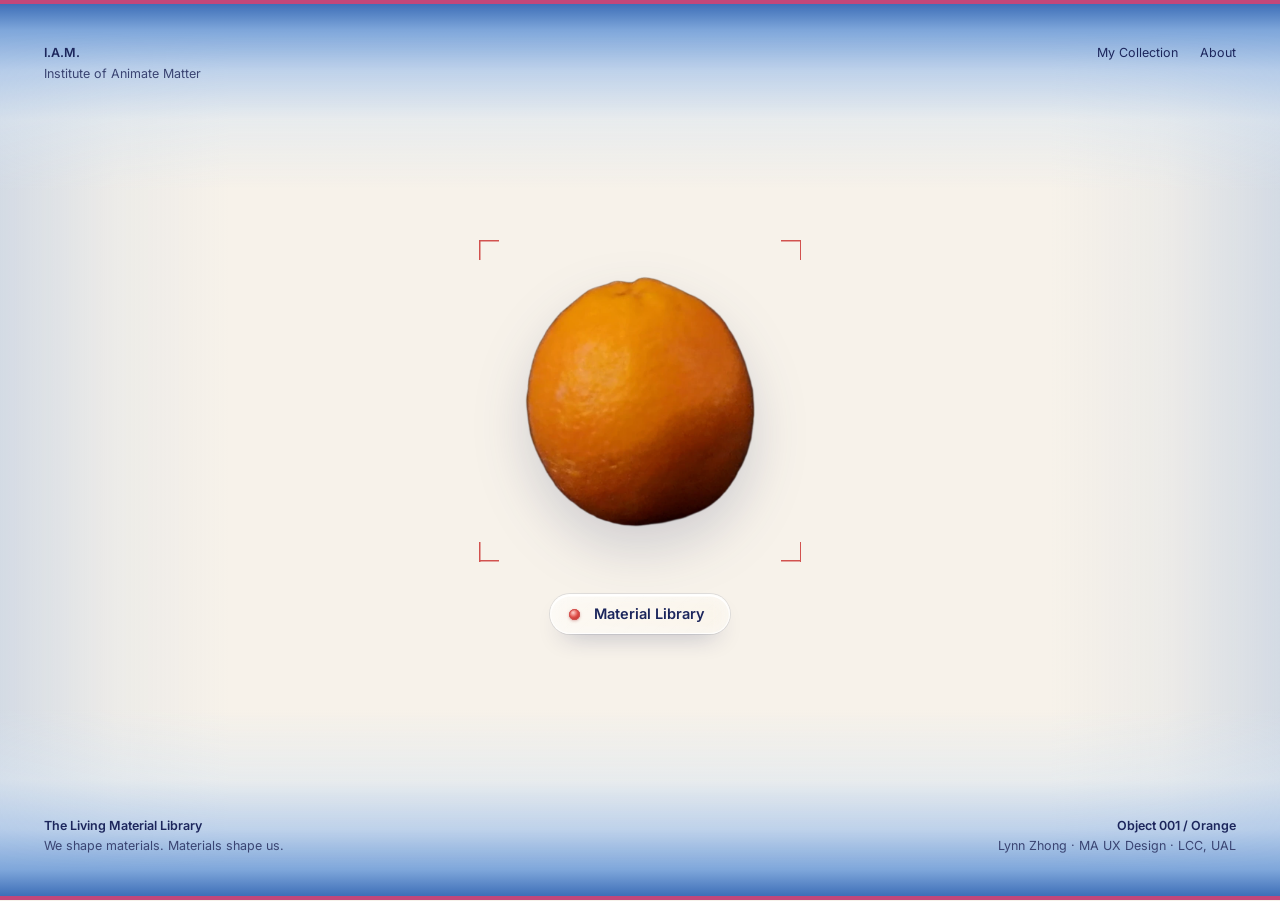
==== index.html @ 769aeb9e "Liquid glass for every remaining control: buttons, filters, booklet panel and tabs, video index Co-A" ====
<!doctype html>
<html lang="en">
<head>
  <meta charset="utf-8">
  <meta name="viewport" content="width=device-width, initial-scale=1, viewport-fit=cover">
  <title>I.A.M. · The Living Material Library</title>
  <meta name="description" content="I.A.M., Institute of Animate Matter. The Living Material Library: one material, many meanings.">
  <meta name="theme-color" content="#F5F3EF">
  <link rel="icon" href="assets/favicon.svg" type="image/svg+xml">
  <link rel="preconnect" href="https://fonts.googleapis.com">
  <link rel="preconnect" href="https://fonts.gstatic.com" crossorigin>
  <link href="https://fonts.googleapis.com/css2?family=Inter:wght@300;400;500;600;700&family=Geist:wght@300;400;500;600;700&family=Source+Code+Pro:wght@400&family=Michroma&display=swap" rel="stylesheet">
  <link rel="stylesheet" href="css/styles.css?v=202611111533">
</head>
<body class="booting">
  <a class="skip" href="#main">Skip to content</a>
  <header class="site-head">
    <a class="brand" href="#/" aria-label="I.A.M. home"><span class="brand-mark">I.A.M.</span><span class="brand-sub mono">Institute of Animate Matter</span></a>
    <nav class="nav mono" aria-label="Main">
      <a href="#/" data-nav="home">Home</a>
      <a href="#/library" data-nav="library">Material Library</a>
      <a href="#/collection" data-nav="collection">My Collection <span class="nav-count" data-col-count hidden></span></a>
    </nav>
  </header>

  <main id="main" tabindex="-1"><p class="narrow mono" role="status">Opening the library…</p></main>
  <p id="live" class="visually-hidden" aria-live="polite"></p>

  <noscript><div class="narrow"><p>The Living Material Library needs JavaScript to open.</p></div></noscript>

  <footer class="site-foot mono">
    <span>I.A.M. · The Living Material Library · One Material. Many Meanings.</span>
    <span><a href="#/about">About &amp; privacy</a> · Lynn Zhong · MA UX Design · LCC, UAL</span>
  </footer>

  <script src="config.js?v=202611111533"></script>
  <script type="module" src="js/app.js?v=202611111533"></script>
</body>
</html>
---- css/styles.css ----
/* I.A.M. The Living Material Library
   Warm white, near black, one oxblood accent. Hairlines, numbers, generous space.
   Light only by design: it is a paper archive. */
:root {
  --bg: #F5F3EF;
  --bg-2: #ECE9E3;
  --paper: #FBFAF7;
  --ink: #171513;
  --ink-2: #4E4943;
  --ink-3: #6F6A63;
  --line: rgba(23, 21, 19, .16);
  --line-2: rgba(23, 21, 19, .08);
  --accent: #6B1D24;
  --accent-soft: rgba(107, 29, 36, .08);
  --glass: rgba(251, 250, 247, .72);
  --f-sans: "Inter", "Geist", "Helvetica Neue", Arial, "PingFang SC", "Microsoft YaHei", "Noto Sans SC", sans-serif;
  --f-mono: var(--f-sans);
  /* only the barely legible code drawn on the booklet photos stays monospaced */
  --f-code: "Source Code Pro", ui-monospace, Menlo, monospace;
  /* quotes and voices: plain light sans (Lynn 10 Nov: the condensed serif was not liked) */
  --f-voice: "Inter", "Geist", "Helvetica Neue", Arial, sans-serif;
  /* display caps, a free stand-in for Bank Gothic in the main elements sheet */
  --f-display: "Michroma", "Eurostile", "Helvetica Neue", Arial, sans-serif;
  --code: #A9A9C8;
  --gut: clamp(16px, 4vw, 48px);
  --max: 1360px;
  --ease: cubic-bezier(.2, .7, .2, 1);
  /* State Booklet print palette: navy line ink, red marks, blue to pink edge glow */
  --navy: #1C265C;
  --red: #D2524F;
  --blue: #5D86C9;
  --pink: #D98AA6;
  --blue-line: rgba(93, 134, 201, .55);
  --edge-glow: inset 0 0 0 1px var(--blue-line), inset 0 0 16px rgba(93, 134, 201, .26), inset 0 0 3px rgba(217, 138, 166, .35);
  color-scheme: light;
}
* { box-sizing: border-box; }
html { -webkit-text-size-adjust: 100%; scroll-padding-top: 80px; }
body { margin: 0; background: var(--bg); color: var(--ink); font: 400 16px/1.55 var(--f-sans); -webkit-font-smoothing: antialiased; overflow-x: hidden; }
body.booting main { opacity: 0; }
img, video, svg { display: block; max-width: 100%; }
a { color: inherit; text-decoration-thickness: 1px; text-underline-offset: 3px; }
button, input, textarea { font: inherit; color: inherit; }
p { margin: 0 0 .9em; }
h1, h2, h3 { font-weight: 400; margin: 0; letter-spacing: -.01em; }
:focus-visible { outline: 2px solid var(--accent); outline-offset: 3px; border-radius: 1px; }
.mono { font-family: var(--f-mono); font-size: 11px; letter-spacing: .06em; text-transform: uppercase; line-height: 1.5; }
.muted { color: var(--ink-3); }
.small { font-size: 13px; }
.visually-hidden { position: absolute !important; width: 1px; height: 1px; overflow: hidden; clip: rect(0 0 0 0); white-space: nowrap; }
.skip { position: absolute; left: 8px; top: -60px; background: var(--ink); color: var(--bg); padding: 8px 12px; z-index: 100; }
.skip:focus { top: 8px; }
.eyebrow { color: var(--ink-3); margin-bottom: 14px; }
.page-title { font-size: clamp(34px, 5vw, 64px); line-height: 1; font-weight: 300; letter-spacing: -.03em; margin-bottom: 14px; }
.narrow { max-width: 760px; margin: 0 auto; padding: 56px var(--gut) 96px; }
.missing { font-family: var(--f-mono); font-size: 11px; letter-spacing: .06em; text-transform: uppercase; color: var(--ink-3); border: 1px dashed var(--line); padding: 28px; text-align: center; list-style: none; }
.err { color: var(--accent); font-size: 14px; margin: 8px 0 0; }
.flash { border-left: 2px solid var(--accent); padding: 6px 12px; background: var(--accent-soft); font-size: 14px; }

/* page transitions */
main { min-height: calc(100vh - 140px); outline: none; }
main.enter { animation: enter .45s var(--ease); }
@keyframes enter { from { opacity: 0; transform: translateY(6px); } }
::view-transition-old(root) { animation: vt-out .18s ease-in both; }
::view-transition-new(root) { animation: vt-in .38s var(--ease) both; }
@keyframes vt-out { to { opacity: 0; } }
@keyframes vt-in { from { opacity: 0; transform: translateY(6px); } }

/* ---------- header / footer ---------- */
.site-head { position: sticky; top: 0; z-index: 40; display: flex; justify-content: space-between; align-items: center; gap: 16px; padding: 14px var(--gut); background: color-mix(in srgb, var(--bg) 86%, transparent); backdrop-filter: blur(10px); -webkit-backdrop-filter: blur(10px); border-bottom: 1px solid var(--line-2); }
.brand { display: flex; align-items: baseline; gap: 12px; text-decoration: none; }
.brand-mark { font-weight: 600; font-size: 15px; letter-spacing: .04em; }
.brand-sub { color: var(--ink-3); }
.nav { display: flex; gap: clamp(12px, 2.4vw, 28px); }
.nav a { text-decoration: none; color: var(--ink-3); padding: 4px 0; border-bottom: 1px solid transparent; white-space: nowrap; }
.nav a:hover { color: var(--ink); }
.nav a[aria-current="page"] { color: var(--ink); border-bottom-color: var(--ink); }
.nav-count { display: inline-grid; place-items: center; min-width: 17px; height: 17px; padding: 0 4px; margin-left: 4px; background: var(--accent); color: #fff; border-radius: 9px; font-size: 10px; letter-spacing: 0; }
.nav-count[hidden] { display: none; }
.site-foot { display: flex; flex-wrap: wrap; justify-content: space-between; gap: 8px 24px; padding: 22px var(--gut) 28px; color: var(--ink-3); border-top: 1px solid var(--line-2); }
.site-foot a { color: var(--ink-2); }
@media (max-width: 720px) {
  .brand-sub { display: none; }
  .nav { gap: 14px; }
}
@media (max-width: 380px) { .nav a[data-nav="home"] { display: none; } }

/* ---------- buttons ---------- */
.cta { display: inline-flex; align-items: center; gap: 10px; min-height: 44px; padding: 0 20px; border: 1px solid var(--ink); background: transparent; color: var(--ink); font-family: var(--f-mono); font-size: 12px; letter-spacing: .08em; text-transform: uppercase; text-decoration: none; cursor: pointer; transition: background .2s, color .2s, gap .25s var(--ease); }
.cta:hover { gap: 16px; }
.cta--fill { background: var(--ink); color: var(--bg); }
.cta--fill:hover { background: var(--accent); border-color: var(--accent); }
.cta[aria-disabled="true"] { opacity: .45; }
.cta:disabled { opacity: .5; cursor: progress; }
.cta--big { min-height: 64px; padding: 0 32px; font-size: 14px; background: var(--accent); border-color: var(--accent); color: #fff; }
.cta--big:hover { background: var(--ink); border-color: var(--ink); }
.link { background: none; border: 0; padding: 0; text-decoration: underline; text-underline-offset: 3px; cursor: pointer; color: var(--ink-2); }
.arrow { width: 40px; height: 40px; border: 0; background: none; font-size: 26px; line-height: 1; color: var(--ink-3); cursor: pointer; transition: color .2s, transform .2s; }
.arrow:hover { color: var(--ink); }
.arrow[data-step="-1"]:hover, .arrow[data-img-step="-1"]:hover { transform: translateX(-3px); }
.arrow[data-step="1"]:hover, .arrow[data-img-step="1"]:hover { transform: translateX(3px); }
.seg { display: inline-flex; border: 1px solid var(--line); }
.seg-btn { border: 0; background: transparent; padding: 9px 14px; font-family: var(--f-mono); font-size: 11px; letter-spacing: .06em; text-transform: uppercase; cursor: pointer; color: var(--ink-2); min-height: 40px; }
.seg-btn + .seg-btn { border-left: 1px solid var(--line); }
.seg-btn[aria-pressed="true"] { background: var(--ink); color: var(--bg); }
.seg-btn .mono { opacity: .6; margin-left: 4px; }
.chip { display: inline-flex; gap: 8px; align-items: baseline; border: 1px solid var(--line); background: var(--paper); padding: 8px 12px; cursor: pointer; font-size: 13px; }
.chip:hover { border-color: var(--ink); }

/* ---------- status ---------- */
.status { display: inline-flex; align-items: center; gap: 7px; font-family: var(--f-mono); font-size: 10.5px; letter-spacing: .07em; text-transform: uppercase; color: var(--ink-2); }
.status-dot { width: 7px; height: 7px; border-radius: 50%; border: 1px solid currentColor; }
.status--published { color: var(--ink); }
.status--published .status-dot { background: var(--accent); border-color: var(--accent); }
.status--under-observation .status-dot { border-style: dashed; animation: pulse 2.4s ease-in-out infinite; }
.status--awaiting-cataloguing { color: var(--ink-3); }
.status--awaiting-cataloguing .status-dot { border-style: dotted; }
.status--private .status-dot { background: var(--ink); }
.status--pending { color: var(--accent); }
.status--pending .status-dot { border-color: var(--accent); animation: pulse 2.4s ease-in-out infinite; }
@keyframes pulse { 50% { opacity: .3; } }

/* ---------- object figures ---------- */
.figure { position: relative; display: grid; place-items: center; width: 100%; aspect-ratio: 1; }
.figure img { position: relative; z-index: 1; width: 78%; height: 78%; object-fit: contain; filter: drop-shadow(0 18px 16px rgba(40, 30, 20, .14)) drop-shadow(0 2px 3px rgba(40, 30, 20, .12)); transition: transform .6s var(--ease), filter .6s var(--ease); }
.figure-shadow { position: absolute; left: 30%; right: 30%; bottom: 10%; height: 5%; background: radial-gradient(closest-side, rgba(40, 30, 20, .16), transparent); filter: blur(4px); }
.figure--faint img { filter: grayscale(1) contrast(.85); opacity: .42; }
.figure--outline .outline, .figure--reserved .outline { width: 62%; height: 62%; fill: none; stroke: var(--ink-3); stroke-width: .8; stroke-dasharray: 2.5 2.5; }
.figure--outline .outline .dots { fill: var(--ink-3); stroke: none; }
.figure--reserved { overflow: hidden; }
.figure--reserved .outline { stroke: var(--line); stroke-dasharray: 1 3; }
.scan { position: absolute; left: 18%; right: 18%; height: 1px; top: 30%; background: linear-gradient(90deg, transparent, var(--accent), transparent); opacity: .45; animation: scan 4.5s ease-in-out infinite; }
@keyframes scan { 50% { top: 70%; } }

/* ---------- 01 home ---------- */
.home { display: grid; grid-template-columns: minmax(280px, 5fr) 7fr; align-items: center; gap: 24px; min-height: calc(100svh - 120px); padding: 24px var(--gut) 40px; max-width: var(--max); margin: 0 auto; }
.home-copy { max-width: 440px; }
.home-title { font-size: clamp(44px, 6.4vw, 92px); line-height: .94; font-weight: 300; letter-spacing: -.04em; margin-bottom: 18px; }
.home-tag { font-family: var(--f-voice); font-size: clamp(22px, 2.4vw, 30px); color: var(--accent); margin-bottom: 22px; }
.home-lede { color: var(--ink-2); max-width: 38ch; margin-bottom: 30px; }
.home-stage { position: relative; display: grid; justify-items: center; }
.home-object { display: block; width: min(620px, 100%); text-decoration: none; transition: opacity .22s, transform .22s; }
.home-object.is-leaving { opacity: 0; transform: scale(.97); }
.home-object .figure img { width: 82%; height: 82%; animation: float-in .9s var(--ease); }
.home-object:hover .figure img { transform: translateY(-6px) scale(1.015); }
@keyframes float-in { from { opacity: 0; transform: translateY(14px) scale(.98); } }
.home-caption { display: flex; align-items: center; gap: 10px; margin-top: -10px; }
.home-label { display: flex; flex-direction: column; align-items: center; min-width: 190px; margin: 0; color: var(--ink-3); text-align: center; }
.home-name { color: var(--ink); font-size: 13px; }
.home-count { position: absolute; right: 0; top: 0; color: var(--ink-3); margin: 0; }
.home-count span { color: var(--ink); }
@media (max-width: 860px) {
  .home { grid-template-columns: 1fr; min-height: 0; padding-top: 28px; }
  .home-stage { order: -1; }
  .home-object { width: min(420px, 90%); }
  .home-count { position: static; margin-top: 6px; }
}

/* ---------- 02 library ---------- */
.lib { display: grid; grid-template-columns: 64px 1fr; max-width: var(--max); margin: 0 auto; padding: 40px var(--gut) 80px; gap: clamp(16px, 3vw, 40px); }
.lib-rail { position: sticky; top: 90px; height: calc(100svh - 130px); max-height: 760px; display: flex; flex-direction: column; justify-content: space-between; align-items: center; border-right: 1px solid var(--line-2); padding-right: 20px; }
.lib-rail > * { writing-mode: vertical-rl; transform: rotate(180deg); color: var(--ink-3); }
.lib-rail::before, .lib-rail::after { content: ""; width: 2px; height: 28px; background: var(--ink); }
.lib-rail-word { font-size: 30px; font-weight: 500; letter-spacing: .02em; color: var(--ink) !important; }
.lib-head { display: flex; flex-wrap: wrap; justify-content: space-between; align-items: end; gap: 20px; padding-bottom: 28px; border-bottom: 1px solid var(--line); margin-bottom: 8px; }
.lib-count { color: var(--ink-3); margin: 0; }
.gallery { list-style: none; margin: 0; padding: 0; display: grid; grid-template-columns: repeat(3, 1fr); column-gap: clamp(16px, 3vw, 48px); }
.g-item { padding: 28px 0 40px; border-bottom: 1px solid var(--line-2); overflow: hidden; }
.g-item .figure img { width: 70%; height: 70%; }
.g-item[hidden] { display: none; }
.g-link { display: block; text-decoration: none; position: relative; }
a.g-link .figure img { transform-origin: 50% 80%; }
a.g-link:hover .figure img, a.g-link:focus-visible .figure img { transform: translateY(-8px) scale(1.03); filter: drop-shadow(0 28px 22px rgba(40, 30, 20, .16)) drop-shadow(0 2px 3px rgba(40, 30, 20, .1)); }
a.g-link:hover .g-name { color: var(--accent); }
.g-label { position: relative; display: flex; align-items: flex-end; gap: 12px; margin: 34px 0 0 6%; transform: rotate(-20deg); transform-origin: 0 100%; width: max-content; max-width: 92%; }
.g-no { font-size: clamp(30px, 3.2vw, 44px); font-weight: 300; line-height: .85; letter-spacing: -.02em; }
.g-rule { width: 1px; height: 38px; background: var(--ink); }
.g-text { display: flex; flex-direction: column; line-height: 1.25; min-width: 0; }
.g-obj { font-family: var(--f-mono); font-size: 9.5px; letter-spacing: .08em; text-transform: uppercase; color: var(--ink-3); }
.g-name { font-size: 15px; font-weight: 600; text-transform: uppercase; letter-spacing: .03em; transition: color .2s; }
.g-sub { font-family: var(--f-mono); font-size: 9.5px; letter-spacing: .06em; text-transform: uppercase; color: var(--ink-2); }
.g-item--closed .g-no, .g-item--closed .g-name { color: var(--ink-3); }
.g-item--closed .g-rule { background: var(--ink-3); }
.g-status { position: absolute; top: 4px; left: 0; }
.lib-note { color: var(--ink-3); margin-top: 28px; max-width: 70ch; }
@media (max-width: 1080px) { .gallery { grid-template-columns: repeat(2, 1fr); } }
@media (max-width: 720px) {
  .lib { grid-template-columns: 1fr; padding-top: 28px; }
  .lib-rail { display: none; }
}
@media (max-width: 520px) {
  .gallery { grid-template-columns: repeat(2, 1fr); column-gap: 12px; }
  .g-item { padding: 18px 0 34px; }
  .g-label { transform: rotate(-14deg); gap: 8px; margin-top: 22px; }
  .g-sub { white-space: normal; max-width: 13ch; }
  .g-no { font-size: 26px; }
  .g-rule { height: 30px; }
  .g-name { font-size: 12px; }
  .g-obj, .g-sub { font-size: 8.5px; }
  .g-status .status { font-size: 9px; }
  .lib-head .seg { width: 100%; }
  .lib-head .seg-btn { flex: 1; padding: 9px 6px; }
}

/* ---------- 03 detail ---------- */
.detail { max-width: var(--max); margin: 0 auto; padding: 0 var(--gut) 40px; }
.d-hero { position: relative; display: grid; grid-template-columns: 1fr minmax(320px, 420px); gap: 24px; align-items: center; min-height: calc(100svh - 70px); padding: 24px 0; }
.d-stage { position: relative; display: grid; min-height: 460px; }
.d-img { grid-area: 1 / 1; margin: 0; display: grid; place-items: center; opacity: 0; transition: opacity .6s var(--ease); pointer-events: none; }
.d-img.is-on { opacity: 1; pointer-events: auto; }
.d-img .figure { width: min(640px, 100%); }
.d-img > img { width: min(680px, 100%); aspect-ratio: 16 / 9; object-fit: cover; }
.d-img figcaption { color: var(--ink-3); margin-top: 4px; }
.d-stage-nav { position: absolute; left: 0; bottom: 0; display: flex; align-items: center; gap: 4px; color: var(--ink-3); z-index: 3; }
.d-bignum { position: absolute; left: 0; top: 0; margin: 0; font-size: clamp(80px, 12vw, 180px); font-weight: 200; line-height: .8; letter-spacing: -.05em; color: transparent; -webkit-text-stroke: 1px var(--line); z-index: 0; pointer-events: none; }
.d-panel { position: relative; z-index: 2; padding: 22px 24px 20px; }
/* the object's own arrangement behind the hero (full bleed) */
.d-hero { isolation: isolate; }
/* background: four small copies of the object in one row, drifting right at a steady speed (two sets of four loop seamlessly) */
.d-pattern { position: absolute; z-index: -1; top: 0; bottom: 0; left: calc(50% - 50vw); width: 100vw; pointer-events: none; overflow: hidden;
  display: flex; align-items: center; opacity: .3; }
.d-pattern-track { display: flex; width: 200vw; flex: none; animation: pat-slide 48s linear infinite; }
.d-pattern-track span { width: 25vw; flex: none; display: flex; justify-content: center; }
.d-pattern-track img { width: clamp(90px, 9vw, 150px); height: auto; }
@keyframes pat-slide { from { transform: translateX(-100vw); } to { transform: translateX(0); } }
@media (prefers-reduced-motion: reduce) { .d-pattern-track { animation: none; transform: translateX(-100vw); } }
.lg-defs { position: absolute; width: 0; height: 0; }
/* liquid glass: clear fill, strong blur and saturation, bright rim, inner light, soft depth */
.lg { border-radius: 26px; background: linear-gradient(135deg, rgba(255,255,255,.42), rgba(255,255,255,.16)); border: 1px solid rgba(255,255,255,.7);
  -webkit-backdrop-filter: blur(10px) saturate(1.8) brightness(1.06); backdrop-filter: blur(10px) saturate(1.8) brightness(1.06);
  box-shadow: inset 0 1.5px 0 rgba(255,255,255,.95), inset 0 -1px 0 rgba(255,255,255,.45), inset 0 0 24px rgba(255,255,255,.35), inset 10px 0 30px -18px rgba(255,255,255,.8), 0 1px 2px rgba(40,30,20,.06), 0 24px 60px -12px rgba(40,30,20,.22); }
.lg--refract { backdrop-filter: url(#lg-refract) blur(8px) saturate(1.8) brightness(1.06); }
.lg::before { content: ""; position: absolute; inset: 0; border-radius: inherit; pointer-events: none;
  background: radial-gradient(120% 60% at 15% 0%, rgba(255,255,255,.55), transparent 45%), radial-gradient(80% 40% at 100% 100%, rgba(255,255,255,.25), transparent 60%); mix-blend-mode: soft-light; }
.lg > * { position: relative; }
.lg .kv { border-bottom-color: rgba(23,21,19,.1); }
@media (max-width: 900px) { .d-pattern { align-items: flex-start; padding-top: 22svh; opacity: .25; } .d-pattern-track img { width: 64px; } .lg { border-radius: 20px; } }
.back { display: inline-block; text-decoration: none; color: var(--ink-3); margin-bottom: 18px; }
.back:hover { color: var(--ink); }
.d-obj { margin: 0; color: var(--accent); }
.d-title { font-size: clamp(36px, 4vw, 54px); line-height: 1; font-weight: 300; letter-spacing: -.03em; margin: 2px 0 18px; padding-bottom: 16px; border-bottom: 1px solid var(--line); }
.sec-k { color: var(--ink-3); margin: 0 0 6px; }
.kvs { margin: 0 0 14px; }
.kv { display: grid; grid-template-columns: 112px 1fr; gap: 12px; padding: 7px 0; border-bottom: 1px solid var(--line-2); }
.kv dt { color: var(--ink-3); }
.kv dd { margin: 0; }
.kvs--text .kv { grid-template-columns: 1fr; gap: 2px; }
.kvs--text dt { font-family: var(--f-mono); font-size: 10.5px; letter-spacing: .06em; text-transform: uppercase; }
.kvs--text dd { font-size: 14px; color: var(--ink); }
.acc { border-top: 1px solid var(--line); padding-top: 10px; }
.acc summary { list-style: none; display: flex; justify-content: space-between; align-items: center; cursor: pointer; padding: 2px 0 6px; }
.acc summary::-webkit-details-marker { display: none; }
.acc-i { width: 10px; height: 10px; position: relative; }
.acc-i::before, .acc-i::after { content: ""; position: absolute; left: 0; right: 0; top: 50%; height: 1px; background: var(--ink); transition: transform .3s var(--ease); }
.acc-i::after { transform: rotate(90deg); }
.acc[open] .acc-i::after { transform: rotate(0); }
.acc[open] .kvs { animation: enter .35s var(--ease); }
.panel-jump { display: inline-block; margin-top: 4px; color: var(--ink-2); }
.d-sec { padding: 64px 0 24px; border-top: 1px solid var(--line); scroll-margin-top: 70px; outline: none; }
.d-sec-head { display: grid; grid-template-columns: 40px 1fr; column-gap: 16px; margin-bottom: 28px; align-items: baseline; }
.d-sec-head .sec-k { grid-row: span 2; font-size: 12px; color: var(--accent); }
.d-sec-head h2 { font-size: clamp(24px, 2.6vw, 34px); font-weight: 300; }
.d-sec-head p:not(.sec-k) { grid-column: 2; margin: 4px 0 0; max-width: 60ch; font-size: 14px; }
.d-become { display: flex; flex-direction: column; align-items: center; gap: 14px; padding: 80px 0 64px; border-top: 1px solid var(--line); color: var(--ink-3); text-align: center; }
.d-nextprev { display: flex; justify-content: space-between; gap: 12px; padding: 18px 0 8px; border-top: 1px solid var(--line-2); }
.d-nextprev a { text-decoration: none; color: var(--ink-3); }
.d-nextprev a:hover { color: var(--ink); }
@media (max-width: 900px) {
  .d-hero { grid-template-columns: 1fr; min-height: 0; padding-top: 12px; }
  .d-stage { min-height: 0; }
  .d-stage-nav { position: static; justify-content: center; margin-top: 6px; }
  .d-img figcaption { text-align: center; }
}
@media (max-width: 520px) {
  .d-sec { padding-top: 44px; }
  .d-sec-head { grid-template-columns: 24px 1fr; }
  .kv { grid-template-columns: 96px 1fr; }
  .d-nextprev { flex-direction: column; align-items: center; }
  .cta--big { padding: 0 20px; font-size: 13px; }
}

/* state booklet (fold / unfold) */
.states-bar { display: flex; flex-wrap: wrap; align-items: center; gap: 12px 20px; margin-bottom: 8px; }
.fold-range, .trace { display: inline-flex; align-items: center; gap: 10px; color: var(--ink-2); cursor: pointer; }
.fold-range input { width: 150px; accent-color: var(--accent); }
.trace input { accent-color: var(--accent); width: 16px; height: 16px; }
.states:not(.is-folded) .trace { opacity: .4; }
.booklet { position: relative; perspective: 2000px; }
.sheet { position: absolute; left: 0; top: 0; transform-origin: 0 0; will-change: transform; }
.sheet-tab { position: absolute; bottom: 100%; height: 30px; padding: 0 6px; border: 1px solid var(--line); border-bottom: 0; background: var(--paper); color: var(--ink-3); font-family: var(--f-mono); font-size: 9.5px; letter-spacing: .02em; text-align: left; white-space: nowrap; overflow: hidden; text-overflow: ellipsis; cursor: pointer; border-radius: 4px 4px 0 0; }
.sheet-tab[aria-pressed="true"] { color: var(--bg); background: var(--ink); border-color: var(--ink); }
.sheet-paper { height: 100%; background: var(--paper); border: 1px solid var(--line); padding: 10px; box-shadow: 0 10px 24px rgba(40, 30, 20, .06); display: flex; flex-direction: column; }
.is-open .sheet { cursor: pointer; }
.is-open .sheet.is-selected .sheet-paper { border-color: var(--ink); }
.sheet-head { display: grid; grid-template-columns: auto 1fr auto; gap: 8px; border: 1px solid var(--line); padding: 4px 6px; font-size: 9px; color: var(--ink-2); margin-bottom: 8px; }
.sheet-head span:nth-child(2) { border-left: 1px solid var(--line-2); border-right: 1px solid var(--line-2); padding: 0 8px; }
.sheet-window { position: relative; aspect-ratio: 4 / 3; overflow: hidden; background: #1a1816; }
.sheet-window img { position: absolute; inset: 0; width: 100%; height: 100%; object-fit: cover; }
.sheet-window .ghost { opacity: 0; mix-blend-mode: screen; transition: opacity .5s var(--ease); }
.is-folded.is-trace .sheet.is-selected .ghost { opacity: .55; }
.sheet-body { padding-top: 10px; }
.sheet-state { font-size: 15px; margin: 0 0 4px; }
.sheet-state .mono { color: var(--accent); }
.sheet-obs { font-size: 13px; line-height: 1.45; color: var(--ink-2); margin-bottom: 8px; }
.sheet-src { color: var(--ink-3); font-size: 9.5px; margin: 0; padding-top: 6px; border-top: 1px dashed var(--line); }
.states-hint { min-height: 1em; color: var(--ink-3); margin: 6px 0 0; }

/* video */
.video { margin: 0; display: grid; grid-template-columns: 1.6fr 1fr; gap: 24px; align-items: start; }
.video-frame { background: #111; aspect-ratio: 16 / 9; }
.video-frame video { width: 100%; height: 100%; object-fit: contain; }
.video-cap { color: var(--ink); margin-bottom: 8px; }
.video-desc { color: var(--ink-2); font-size: 14px; }
.chapters { display: flex; flex-wrap: wrap; gap: 8px; margin-top: 14px; }
@media (max-width: 820px) { .video { grid-template-columns: 1fr; gap: 12px; } }

/* observation report */
.report { border: 1px solid var(--line); }
.report-row { display: grid; grid-template-columns: 220px 1fr; gap: 24px; padding: 20px 22px; border-bottom: 1px solid var(--line-2); }
.report-row:last-child { border-bottom: 0; }
.report-row h3 { color: var(--ink-3); font-size: 11px; }
.report-row p { margin: 0; font-size: 17px; max-width: 62ch; }
.report-row--interp { background: var(--accent-soft); }
.report-row--interp h3 { color: var(--accent); }
.report-note { grid-column: 2; color: var(--ink-3); font-size: 10px !important; }
@media (max-width: 680px) { .report-row { grid-template-columns: 1fr; gap: 6px; } .report-note { grid-column: 1; } }

/* translations (public) */
.trs { list-style: none; margin: 0; padding: 0; display: grid; grid-template-columns: repeat(2, 1fr); border-top: 1px solid var(--line); }
.tr { padding: 28px 28px 24px 0; border-bottom: 1px solid var(--line); display: flex; flex-direction: column; justify-content: space-between; gap: 18px; }
.tr:nth-child(2n) { padding-left: 28px; border-left: 1px solid var(--line); }
.tr-text { margin: 0; }
.tr-text p { font-family: var(--f-voice); font-size: clamp(24px, 2.4vw, 32px); line-height: 1.18; margin: 0; }
.tr-meta { display: flex; flex-wrap: wrap; gap: 4px 18px; margin: 0; color: var(--ink-3); font-size: 10px; }
.tr-meta div { display: flex; gap: 6px; }
.tr-meta dd { margin: 0; color: var(--ink-2); }
.tr--sim { background: repeating-linear-gradient(-45deg, transparent 0 8px, var(--line-2) 8px 9px); }
.trs .missing { grid-column: 1 / -1; margin-top: 12px; }
@media (max-width: 720px) {
  .trs { grid-template-columns: 1fr; }
  .tr, .tr:nth-child(2n) { padding: 22px 0; border-left: 0; }
}

/* ---------- 04 become ---------- */
.become { max-width: 980px; margin: 0 auto; padding: 28px var(--gut) 80px; }
.b-watch { padding: 18px 0 8px; }
.b-watch .video { grid-template-columns: 1fr; gap: 10px; }
.b-slot { aspect-ratio: 16 / 9; border: 1px dashed var(--ink-3); background: repeating-linear-gradient(-45deg, transparent 0 10px, var(--line-2) 10px 11px), var(--paper); display: flex; flex-direction: column; justify-content: center; align-items: center; gap: 4px; text-align: center; padding: 16px; }
.b-slot p { margin: 0; }
.b-slot-soon { margin-top: 10px !important; color: var(--accent) !important; }
.b-note { margin: 8px 0 0; }
.b-write { max-width: 720px; margin: 0 auto; padding-top: 48px; text-align: center; }
.b-title { font-size: clamp(40px, 6.4vw, 84px); font-weight: 300; letter-spacing: -.04em; line-height: 1; margin: 0 0 18px; }
.b-prompt { font-family: var(--f-voice); font-size: clamp(20px, 2.2vw, 26px); max-width: 30em; margin: 0 auto 36px; color: var(--ink-2); }
.b-ask { display: block; font-size: clamp(24px, 2.8vw, 32px); font-weight: 300; margin-bottom: 4px; }
.b-form > p.muted { margin-bottom: 18px; }
.b-form, .b-done { text-align: left; }
textarea, input[type=text] { width: 100%; border: 1px solid var(--line); background: var(--paper); padding: 14px 16px; font-size: 16px; border-radius: 0; transition: border-color .2s, box-shadow .2s; }
textarea:focus, input[type=text]:focus { outline: none; border-color: var(--ink); box-shadow: 0 0 0 3px var(--accent-soft); }
#b-text { font-family: var(--f-voice); font-size: clamp(24px, 2.6vw, 32px); line-height: 1.3; min-height: 170px; resize: vertical; padding: 20px 22px; }
#b-text::placeholder { color: var(--ink-3); opacity: .7; }
textarea[aria-invalid="true"] { border-color: var(--accent); }
.b-actions { display: flex; flex-wrap: wrap; align-items: center; justify-content: space-between; gap: 12px; margin-top: 14px; }
.b-actions .small { margin: 0; }
.b-done { border: 1px solid var(--ink); background: var(--paper); padding: 24px; outline: none; }
.b-done.is-in { animation: saved .7s var(--ease); }
@keyframes saved { from { opacity: 0; transform: translateY(10px) scale(.99); box-shadow: 0 0 0 8px var(--accent-soft); } }
.saved-text { font-family: var(--f-voice); font-size: clamp(26px, 3vw, 36px); line-height: 1.2; margin: 12px 0 18px; }
.saved-actions { display: flex; flex-wrap: wrap; gap: 10px 18px; align-items: center; margin-top: 18px; }

/* one-step share form */
.share { border-top: 1px solid var(--line); padding-top: 16px; text-align: left; outline: none; }
.share-t { font-size: 17px; margin-bottom: 10px; }
.share-name { display: block; max-width: 360px; margin-bottom: 4px; }
.share-name .mono { display: block; color: var(--ink-3); margin-bottom: 4px; }
.share-name input { padding: 10px 12px; font-size: 15px; }
.share .small { margin: 0 0 12px; }
.share--done p:last-child { margin: 6px 0 0; }

/* ---------- 05 my collection ---------- */
.mycol { max-width: 1240px; margin: 0 auto; padding: 48px var(--gut) 80px; }
.mycol.narrow { max-width: 760px; }
.c-head { padding-bottom: 24px; border-bottom: 1px solid var(--ink); margin-bottom: 0; }
.c-count { color: var(--ink-2); margin-bottom: 6px; }
.c-note { margin: 0; }
.rcs { list-style: none; margin: 0; padding: 0; display: grid; grid-template-columns: repeat(3, 1fr); }
.rc { border-bottom: 1px solid var(--line); border-right: 1px solid var(--line-2); }
.rc:nth-child(3n) { border-right: 0; }
.rc-link { display: flex; flex-direction: column; gap: 10px; height: 100%; min-height: 280px; padding: 22px 22px 18px; text-decoration: none; transition: background .25s; }
.rc-link:hover { background: var(--paper); }
.rc-head { display: flex; justify-content: space-between; gap: 8px; color: var(--ink-3); }
.rc-mat { color: var(--accent); margin: 0; }
.rc-text { flex: 1; font-family: var(--f-voice); font-size: clamp(24px, 2.2vw, 30px); line-height: 1.18; overflow-wrap: anywhere; display: -webkit-box; -webkit-line-clamp: 6; -webkit-box-orient: vertical; overflow: hidden; }
.rc-foot { padding-top: 10px; border-top: 1px dashed var(--line); }
.c-more { margin-top: 32px; }
.c-empty { text-align: center; padding: 80px 0; }
.c-empty-k { font-size: 22px; margin-bottom: 18px; }
.c-empty-q { font-family: var(--f-voice); font-size: clamp(22px, 2.6vw, 30px); max-width: 26em; margin: 0 auto 32px; color: var(--ink-2); }
@media (max-width: 960px) { .rcs { grid-template-columns: repeat(2, 1fr); } .rc:nth-child(3n) { border-right: 1px solid var(--line-2); } .rc:nth-child(2n) { border-right: 0; } }
@media (max-width: 600px) { .rcs { grid-template-columns: 1fr; } .rc { border-right: 0 !important; } .rc-link { min-height: 0; } }

/* record */
.r-k { color: var(--accent); margin-bottom: 8px; }
.r-text { font-family: var(--f-voice); font-size: clamp(34px, 5vw, 60px); line-height: 1.1; margin: 10px 0 32px; overflow-wrap: anywhere; }
.r-meta { margin-bottom: 20px; }
.r-actions { display: flex; flex-wrap: wrap; gap: 10px; margin-top: 18px; }
.r-edit { margin: 12px 0 24px; }
.r-edit label { display: block; margin-bottom: 8px; color: var(--ink-3); }
.r-edit textarea { font-family: var(--f-voice); font-size: 26px; line-height: 1.3; }
.confirm { border: 1px solid var(--ink); background: var(--paper); padding: 24px; max-width: 420px; width: calc(100% - 32px); }
.confirm::backdrop { background: rgba(23, 21, 19, .35); backdrop-filter: blur(2px); }

/* ---------- 06 contribute ---------- */
.k-text { font-family: var(--f-voice); font-size: clamp(26px, 3vw, 36px); line-height: 1.18; margin: 14px 0 22px; padding-left: 18px; border-left: 2px solid var(--accent); }
.check { display: flex; gap: 10px; align-items: flex-start; cursor: pointer; padding: 12px 14px; border: 1px solid var(--line); background: var(--paper); margin: 10px 0 8px; }
.check input { width: 18px; height: 18px; margin-top: 3px; accent-color: var(--accent); flex: none; }

/* ---------- about ---------- */
.about h2 { font-size: 22px; margin: 32px 0 8px; }
.seq { display: flex; flex-wrap: wrap; gap: 6px 0; list-style: none; padding: 0; margin: 18px 0 8px; color: var(--ink-2); }
.seq li + li::before { content: "→"; margin: 0 12px; color: var(--accent); }
.notfound { min-height: 50vh; }

@media (prefers-reduced-motion: reduce) {
  *, *::before, *::after { animation-duration: .001ms !important; animation-iteration-count: 1 !important; transition-duration: .001ms !important; scroll-behavior: auto !important; }
  ::view-transition-old(root), ::view-transition-new(root) { animation: none; }
}


/* ==========================================================================
   Booklet language (9 Nov): the printed State Booklet's blue edge glow,
   red corner brackets and number boxes, dot matrix paper and contour lines.
   Structure and behaviour unchanged; this layer only dresses it.
   ========================================================================== */
body { background-color: var(--bg); background-image: none; }
/* blue glow around the viewport edges, like the booklet's page edges, plus two faint contour drawings */
body::before { content: ""; position: fixed; inset: 0; z-index: -1; pointer-events: none;
  box-shadow: inset 0 0 90px rgba(93, 134, 201, .22), inset 0 0 26px rgba(217, 138, 166, .16);
  background:
    url("data:image/svg+xml,%3Csvg xmlns='http://www.w3.org/2000/svg' viewBox='0 0 400 400' fill='none' stroke-width='.8'%3E%3Cg stroke='%23D98AA6' opacity='.55'%3E%3Cpath d='M60 210c10-70 90-120 160-100s110 80 80 140-120 90-180 60-70-50-60-100z'/%3E%3Cpath d='M85 212c8-52 70-92 128-76s86 62 62 108-94 70-142 46-56-40-48-78z'/%3E%3Cpath d='M110 214c6-36 50-62 92-50s62 44 44 76-66 48-100 32-40-28-36-58z'/%3E%3C/g%3E%3Cpath stroke='%235D86C9' opacity='.5' d='M20 330c60-40 120 20 190-10s120-90 180-60'/%3E%3C/svg%3E") left -120px bottom -110px / 440px 440px no-repeat,
    url("data:image/svg+xml,%3Csvg xmlns='http://www.w3.org/2000/svg' viewBox='0 0 400 400' fill='none' stroke-width='.8'%3E%3Cg stroke='%235D86C9' opacity='.5'%3E%3Cpath d='M300 90c40 30 50 100 10 150s-120 60-160 20-30-110 20-150 90-50 130-20z'/%3E%3Cpath d='M285 110c30 24 38 76 8 112s-90 44-120 16-22-82 16-112 66-38 96-16z'/%3E%3C/g%3E%3Cpath stroke='%23D2524F' opacity='.35' d='M30 60c50 10 70 60 130 50s90-60 150-40'/%3E%3C/svg%3E") right -140px top 40px / 420px 420px no-repeat; }
.site-head { border-bottom-color: var(--blue-line); box-shadow: 0 1px 0 rgba(217, 138, 166, .25); }
.site-foot { border-top-color: var(--blue-line); }

/* small red number box, as on the booklet */
.num-box { display: inline-block; font-family: var(--f-mono); font-size: 10.5px; font-weight: 500; letter-spacing: .06em; line-height: 1; text-transform: uppercase; color: var(--red); border: 1px solid var(--red); padding: 4px 5px 3px; background: rgba(251, 250, 247, .85); vertical-align: middle; }
.sec-k .num-box { margin-right: 6px; }
.d-sec-head .sec-k { color: var(--red); }
/* red corner brackets around anything that frames the material */
.brackets { position: relative; }
.brackets::after { content: ""; position: absolute; inset: 0; pointer-events: none; z-index: 4; --b: 16px; --w: 1.5px;
  background:
    linear-gradient(var(--red), var(--red)) left top / var(--b) var(--w), linear-gradient(var(--red), var(--red)) left top / var(--w) var(--b),
    linear-gradient(var(--red), var(--red)) right top / var(--b) var(--w), linear-gradient(var(--red), var(--red)) right top / var(--w) var(--b),
    linear-gradient(var(--red), var(--red)) left bottom / var(--b) var(--w), linear-gradient(var(--red), var(--red)) left bottom / var(--w) var(--b),
    linear-gradient(var(--red), var(--red)) right bottom / var(--b) var(--w), linear-gradient(var(--red), var(--red)) right bottom / var(--w) var(--b);
  background-repeat: no-repeat; }
.d-stage.brackets::after { --b: 26px; inset: 8px; }
.d-stage-no { position: absolute; right: 18px; top: 18px; z-index: 5; }
.sheet-window.brackets::after { --b: 12px; inset: 5px; background-color: transparent; }
/* blue edge glow for framed boxes */
.frame { position: relative; box-shadow: var(--edge-glow); background: rgba(251, 250, 247, .7); padding: clamp(18px, 3vw, 30px); }
.frame[data-no]::before { content: attr(data-no); position: absolute; left: -1px; top: -1px; font-family: var(--f-mono); font-size: 10.5px; font-weight: 500; letter-spacing: .06em; line-height: 1; color: var(--red); border: 1px solid var(--red); padding: 4px 5px 3px; background: var(--paper); }
.video-frame { box-shadow: 0 0 0 1px var(--blue-line), 0 0 18px rgba(93, 134, 201, .25); }
.report { border-color: var(--blue-line); box-shadow: var(--edge-glow); background: rgba(251, 250, 247, .6); }
.trs { border-top-color: var(--blue-line); }
.d-sec, .d-become { border-top-color: var(--blue-line); }
.b-done { border-color: var(--blue-line); box-shadow: var(--edge-glow); }
.rc-link { box-shadow: inset 0 0 0 0 transparent; transition: background .25s, box-shadow .25s; }
.rc-link:hover { box-shadow: var(--edge-glow); }
.panel-foot { display: flex; flex-wrap: wrap; align-items: center; gap: 10px 16px; margin-top: 8px; padding-top: 14px; border-top: 1px solid var(--line); }
.panel-become { min-height: 42px; padding: 0 16px; font-size: 11px; }
.panel-jump { margin-top: 0; }

/* state booklet sheets: booklet paper with dot matrix, blue edge glow, tabs with a blue top band */
.sheet-paper { border-color: transparent; background-color: var(--paper); background-image: none; box-shadow: var(--edge-glow), 0 10px 24px rgba(40, 30, 20, .06); }
.is-open .sheet.is-selected .sheet-paper { box-shadow: inset 0 0 0 1.5px var(--blue), inset 0 0 20px rgba(93, 134, 201, .35), 0 10px 24px rgba(40, 30, 20, .08); }
.sheet-tab { border-color: var(--blue-line); box-shadow: inset 0 4px 0 rgba(93, 134, 201, .55); color: var(--navy); }
.sheet-tab[aria-pressed="true"] { background: var(--navy); border-color: var(--navy); box-shadow: inset 0 4px 0 var(--pink); }
.sheet-head { border-color: var(--blue-line); background: var(--paper); color: var(--navy); }
.sheet-state { display: flex; align-items: center; gap: 8px; color: var(--navy); }
.sheet-state .num-box { flex: none; }
.sheet-dots { margin-left: auto; display: inline-flex; gap: 3px; }
.sheet-dots i { width: 7px; height: 7px; border-radius: 50%; border: 1px solid var(--red); }
.sheet-dots i.on { background: radial-gradient(circle at 35% 35%, #F08A86, var(--red) 60%); }
.sheet-src { border-top-color: var(--blue-line); }

/* the fold control now sits under the booklet, large and easy to find */
.states-bar { flex-direction: column; align-items: center; gap: 14px; margin: 26px auto 0; padding: 20px clamp(16px, 3vw, 28px) 18px; max-width: 680px; box-shadow: var(--edge-glow); background: rgba(251, 250, 247, .75); }
.fold-range { flex-direction: column; align-items: stretch; gap: 10px; width: 100%; cursor: default; }
.fold-k { text-align: center; color: var(--navy); font-size: 11.5px; }
.fold-track { display: grid; grid-template-columns: auto 1fr auto; align-items: center; gap: 14px; }
.fold-end { color: var(--ink-3); }
.fold-range input[type=range] { -webkit-appearance: none; appearance: none; width: 100%; height: 36px; background: transparent; cursor: grab; margin: 0; --p: 0%; }
.fold-range input[type=range]:active { cursor: grabbing; }
.fold-range input[type=range]::-webkit-slider-runnable-track { height: 8px; border-radius: 8px; background: linear-gradient(90deg, var(--blue), var(--pink) var(--p), rgba(93, 134, 201, .16) var(--p)); box-shadow: inset 0 0 0 1px var(--blue-line); }
.fold-range input[type=range]::-moz-range-track { height: 8px; border-radius: 8px; background: rgba(93, 134, 201, .16); box-shadow: inset 0 0 0 1px var(--blue-line); }
.fold-range input[type=range]::-moz-range-progress { height: 8px; border-radius: 8px; background: linear-gradient(90deg, var(--blue), var(--pink)); }
.fold-range input[type=range]::-webkit-slider-thumb { -webkit-appearance: none; width: 30px; height: 30px; margin-top: -11px; border-radius: 50%; background: radial-gradient(circle at 35% 35%, #F08A86, var(--red) 62%); border: 3px solid var(--paper); box-shadow: 0 0 0 1px var(--red), 0 4px 10px rgba(210, 82, 79, .35); transition: transform .2s var(--ease); }
.fold-range input[type=range]::-moz-range-thumb { width: 24px; height: 24px; border-radius: 50%; background: radial-gradient(circle at 35% 35%, #F08A86, var(--red) 62%); border: 3px solid var(--paper); box-shadow: 0 0 0 1px var(--red), 0 4px 10px rgba(210, 82, 79, .35); }
.fold-range input[type=range]:hover::-webkit-slider-thumb { transform: scale(1.08); }
.fold-range input[type=range]:focus-visible { outline: 2px solid var(--navy); outline-offset: 4px; }
.states-opts { display: flex; flex-wrap: wrap; justify-content: center; align-items: center; gap: 10px 20px; }
.states-hint { text-align: center; }
@media (max-width: 520px) { .fold-track { gap: 8px; } .fold-end { font-size: 9.5px; } }

/* ---------- 04 become: the card table ---------- */
.become--table { max-width: 1240px; padding-top: 18px; }
.tb-head { display: grid; grid-template-columns: 1fr auto 1fr; align-items: baseline; gap: 4px 12px; margin-bottom: 14px; }
.tb-head .back { margin: 0; }
.tb-title { font-size: clamp(26px, 3.4vw, 42px); font-weight: 300; letter-spacing: -.03em; text-align: center; }
.tb-sub { grid-column: 1 / -1; text-align: center; margin: 0; font-family: var(--f-voice); font-size: clamp(18px, 1.9vw, 22px); color: var(--navy); }

@media (max-width: 760px) { .tb-head { grid-template-columns: 1fr; text-align: center; } .tb-sub { text-align: center; } }

/* the felt: navy, dot matrix, blue glow edge, red brackets */
.table { --cw: clamp(88px, 8.6vw, 124px); scroll-margin-top: 62px; position: relative; display: grid; grid-template-rows: auto 1fr auto; gap: 10px; min-height: min(860px, calc(100svh - 76px)); padding: 12px clamp(10px, 2.4vw, 28px) 18px; border-radius: 26px; color: #F6F0E8; overflow: hidden;
  background:
    linear-gradient(180deg, rgba(217, 138, 166, .28), rgba(93, 134, 201, .32) 7%, transparent 18%, transparent 74%, rgba(93, 134, 201, .45) 90%, rgba(217, 138, 166, .5) 100%),
    radial-gradient(120% 80% at 50% 45%, #2A3a7a 0%, #1C265C 55%, #121838 100%);
  box-shadow: inset 0 0 0 1px rgba(93, 134, 201, .8), inset 0 0 60px rgba(93, 134, 201, .45), inset 0 0 8px rgba(217, 138, 166, .6), 0 30px 60px -20px rgba(28, 38, 92, .45); }
.table::after { content: ""; position: absolute; inset: 12px; pointer-events: none; border-radius: 18px; --b: 22px; --w: 1.5px;
  background: linear-gradient(var(--red), var(--red)) left top / var(--b) var(--w), linear-gradient(var(--red), var(--red)) left top / var(--w) var(--b), linear-gradient(var(--red), var(--red)) right top / var(--b) var(--w), linear-gradient(var(--red), var(--red)) right top / var(--w) var(--b), linear-gradient(var(--red), var(--red)) left bottom / var(--b) var(--w), linear-gradient(var(--red), var(--red)) left bottom / var(--w) var(--b), linear-gradient(var(--red), var(--red)) right bottom / var(--b) var(--w), linear-gradient(var(--red), var(--red)) right bottom / var(--w) var(--b); background-repeat: no-repeat; }
/* booklet marks on the felt: red dashed frame, glossy red markers, pink contour rings */
.table::before { content: ""; position: absolute; inset: 26px; pointer-events: none; border: 1px dashed rgba(210, 82, 79, .75); border-radius: 12px;
  background:
    radial-gradient(circle closest-side at 42% 42%, #FFB3AD, #D2524F 55%, #8E2622 92%, transparent 100%) right 8% top 22% / 24px 24px no-repeat,
    radial-gradient(circle closest-side at 42% 42%, #FFB3AD, #D2524F 55%, #8E2622 92%, transparent 100%) left 6% top 58% / 18px 18px no-repeat,
    radial-gradient(circle closest-side at 42% 42%, #FFB3AD, #D2524F 55%, #8E2622 92%, transparent 100%) right 5% bottom 30% / 16px 16px no-repeat,
    radial-gradient(circle closest-side at 42% 42%, #FFB3AD, #D2524F 55%, #8E2622 92%, transparent 100%) left 12% top 14% / 14px 14px no-repeat,
    url("data:image/svg+xml,%3Csvg xmlns='http://www.w3.org/2000/svg' viewBox='0 0 300 300' fill='none' stroke='%23D98AA6' stroke-width='.9'%3E%3Cg opacity='.55'%3E%3Cpath d='M40 160c8-60 70-100 130-84s90 66 64 116-100 76-150 50-52-42-44-82z'/%3E%3Cpath d='M64 162c6-42 52-72 96-60s66 48 46 84-72 54-108 36-38-30-34-60z'/%3E%3Cpath d='M88 164c4-26 34-44 62-36s42 30 30 52-46 34-68 22-26-18-24-38z'/%3E%3C/g%3E%3C/svg%3E") left -90px bottom -80px / 300px 300px no-repeat,
    url("data:image/svg+xml,%3Csvg xmlns='http://www.w3.org/2000/svg' viewBox='0 0 300 300' fill='none' stroke='%235D86C9' stroke-width='.9'%3E%3Cg opacity='.6'%3E%3Ccircle cx='150' cy='150' r='120'/%3E%3Ccircle cx='150' cy='150' r='96'/%3E%3Ccircle cx='150' cy='150' r='72'/%3E%3C/g%3E%3C/svg%3E") right -110px top -90px / 300px 300px no-repeat; }
.seat { position: relative; z-index: 1; }
.seat--human { display: flex; flex-direction: column; align-items: center; gap: 6px; }
.seat-tag { display: flex; align-items: center; gap: 10px; }
.seat-tag .muted { color: rgba(246, 240, 232, .55); }
.seat-dot { width: 9px; height: 9px; border-radius: 50%; background: rgba(246, 240, 232, .35); }
.table[data-turn="human"] .seat-dot { background: var(--red); box-shadow: 0 0 0 4px rgba(210, 82, 79, .3); animation: pulse 1.2s ease-in-out infinite; }
.table.is-left .seat--human .hand { opacity: 0; transform: translateY(-30px); }
.table [hidden] { display: none !important; }
.seat-k { color: rgba(246, 240, 232, .6); margin: 0 0 6px; }

/* hands */
.hand { display: flex; justify-content: center; align-items: flex-end; transition: opacity .8s var(--ease), transform .8s var(--ease); }
.hand--down { --cw: clamp(56px, 6vw, 82px); }
.hand--down .pc { margin: 0 calc(var(--cw) * -.32); transform: rotate(calc((var(--i) - 2) * -5deg)) translateY(calc(var(--i) * 0px)); transition: transform .35s var(--ease); }
.hand--down .pc.is-lift { transform: translateY(16px) scale(1.06); }
.seat--you { display: grid; grid-template-columns: auto 1fr; gap: clamp(10px, 3vw, 36px); align-items: end; }
.you-id .pc { --cw: clamp(84px, 9vw, 120px); cursor: zoom-in; }
.you-hand { display: flex; flex-direction: column; align-items: center; gap: 10px; min-width: 0; }
.hand--up { min-height: calc(var(--cw) * 1.4 + 14px); padding-top: 14px; }
.hand--up { width: 100%; }
.hand--up .pc { margin: 0; transform: translateY(var(--dy, 0)) rotate(var(--rot, 0)); transform-origin: 50% 120%; transition: transform .3s var(--ease), filter .3s, opacity .4s; cursor: pointer; }
.table:not([data-turn="you"]) .hand--up .pc { filter: brightness(.82); cursor: default; }
.table[data-turn="you"] .hand--up .pc:hover { transform: translateY(-14px) rotate(var(--rot, 0)); z-index: 2; }
.hand--up .pc.is-sel { transform: translateY(-34px) scale(1.14) !important; z-index: 3; }
.hand--up .pc.is-sel .pc-face { box-shadow: 0 0 0 2px var(--red), 0 0 24px rgba(210, 82, 79, .55), 0 14px 26px rgba(0, 0, 0, .45); }
.hand--up .pc.is-out { opacity: 0; transform: translateY(40px) !important; }
.hand-bar { display: flex; flex-wrap: wrap; justify-content: center; align-items: center; gap: 8px 18px; min-height: 56px; text-align: center; }
.hand-hint { margin: 0; max-width: 56ch; font-size: 14px; color: rgba(246, 240, 232, .85); }
.hand-hint b { font-weight: 500; color: #fff; margin-right: 4px; }
.hand-hint span { display: block; font-size: 12.5px; color: rgba(246, 240, 232, .6); }
.hand-bar .cta--big { background: var(--red); border-color: var(--red); min-height: 52px; }
.hand-bar .cta--big:hover { background: #fff; color: var(--navy); border-color: #fff; }

/* the middle of the table */
.felt { position: relative; z-index: 1; display: flex; flex-direction: column; align-items: center; justify-content: center; gap: 14px; }
.turn { margin: 0; text-align: center; font-size: 12px; color: #F6F0E8; max-width: 60ch; min-height: 2.8em; display: flex; align-items: center; }
.table[data-turn="you"] .turn { color: #FFD9D7; }
.slots { display: flex; justify-content: center; gap: clamp(10px, 2.4vw, 30px); }
.slots[hidden] { display: none; }
.slot { width: var(--cw); aspect-ratio: 750 / 1050; border: 1px dashed rgba(210, 82, 79, .85); background: rgba(210, 82, 79, .06); border-radius: calc(var(--cw) * .05); display: grid; place-items: center; position: relative; }
.slot > .mono { position: absolute; top: calc(100% + 6px); left: 50%; transform: translateX(-50%); white-space: nowrap; font-size: 9.5px; color: rgba(246, 240, 232, .55); }
.slot .pc { position: absolute; inset: 0; width: 100%; cursor: zoom-in; }
.tb-start { position: absolute; top: 50%; left: 50%; transform: translate(-50%, -50%); z-index: 5; background: var(--red); border-color: var(--red); box-shadow: 0 10px 30px rgba(0, 0, 0, .35); }
.tb-start[hidden] { display: none; }
.table:not(.is-on) .slots, .table:not(.is-on) .turn { opacity: .35; }
.played { list-style: none; margin: 8px 0 0; padding: 0; display: flex; flex-wrap: wrap; justify-content: center; gap: 10px 18px; --cw: 34px; }
.played li { display: flex; align-items: center; gap: 3px; }
.played li > .mono { color: rgba(246, 240, 232, .55); font-size: 9.5px; margin-right: 4px; }
.played .pc { cursor: zoom-in; }
.played .pc .pc-txt, .played .pc .pc-word, .played .pc .pc-set { visibility: hidden; }
.played { --cw: 44px; }

/* voice step */
.voice { display: grid; grid-template-columns: auto minmax(0, 460px); gap: clamp(14px, 3vw, 36px); align-items: center; }
.voice[hidden] { display: none; }
.slot--voice { --cw: clamp(110px, 12vw, 150px); }
.voice-form label { display: block; color: rgba(246, 240, 232, .7); margin-bottom: 6px; }
.voice-form textarea { font-family: var(--f-voice); font-size: clamp(20px, 2.2vw, 26px); line-height: 1.25; background: rgba(246, 240, 232, .96); color: var(--ink); border: 0; }
.voice-actions { display: flex; flex-wrap: wrap; gap: 10px; margin-top: 10px; }
.voice-actions .cta--fill { background: #F6F0E8; color: var(--navy); border-color: #F6F0E8; }
.cta--gold { background: var(--red); border-color: var(--red); color: #fff; }
.cta--gold:hover { background: #fff; color: var(--navy); border-color: #fff; }
.voice .b-done { color: var(--ink); grid-column: 2; }
.voice .err { color: #FFB4B0; }
@media (max-width: 760px) { .voice { grid-template-columns: 1fr; justify-items: center; } .voice .b-done { grid-column: 1; } }

/* cards: the printed decks (cream frame, black panel, boxed number, set label, emblem, word, italic line) */
.pc { --acc: var(--red); position: relative; display: block; width: var(--cw); aspect-ratio: 750 / 1050; flex: none; padding: 0; border: 0; background: none; perspective: 900px; container-type: inline-size; color: #E6D9BA; text-align: center; font: inherit; }
.pc-in { position: absolute; inset: 0; transform-style: preserve-3d; transition: transform .6s var(--ease); }
.pc.is-down .pc-in { transform: rotateY(180deg); }
.pc-face { position: absolute; inset: 0; backface-visibility: hidden; -webkit-backface-visibility: hidden; border-radius: 5cqw; background: #E6D9BA; padding: 4.5cqw; box-shadow: 0 2px 5px rgba(0, 0, 0, .35), 0 10px 18px -8px rgba(0, 0, 0, .4); }
.pc-back { transform: rotateY(180deg); }
.pc-face--img { padding: 0; background: none; overflow: hidden; border-radius: 3.2cqw; }
.pc-face--img img { width: 100%; height: 100%; object-fit: cover; display: block; user-select: none; -webkit-user-drag: none; }
.pc-panel { height: 100%; border-radius: 2.6cqw; background: #141210; box-shadow: inset 0 0 0 1.6cqw #141210, inset 0 0 0 2.1cqw rgba(230, 217, 186, .7); padding: 7cqw 7.5cqw 8cqw; display: flex; flex-direction: column; align-items: center; gap: 2.2cqw; overflow: hidden; }
.pc-top { display: flex; justify-content: space-between; align-items: center; width: 100%; }
.pc-no { font-family: "Old Standard TT", Georgia, serif; font-weight: 700; font-size: 6.6cqw; line-height: 1; padding: 1.6cqw 2cqw 1.2cqw; background: #E6D9BA; color: #141210; white-space: nowrap; }
.pc-set { font-family: "Old Standard TT", Georgia, serif; font-size: 5.2cqw; letter-spacing: .14em; text-transform: uppercase; margin: 0; }
.pc-art { flex: 1; min-height: 0; width: 100%; display: grid; place-items: center; position: relative; }
.pc-art svg { width: 82%; height: auto; max-height: 100%; }
.pc-art img { position: absolute; inset: 0; margin: auto; width: 86%; height: 100%; object-fit: contain; filter: drop-shadow(0 2cqw 2cqw rgba(0, 0, 0, .5)); }
.pc-word { margin: 0; font-family: "Old Standard TT", Georgia, serif; font-weight: 700; font-size: 9.6cqw; letter-spacing: .14em; text-transform: uppercase; line-height: 1.05; color: #F3ECDC; }
.pc-txt { margin: 0; font-family: "EB Garamond", Georgia, serif; font-style: italic; font-size: 7.2cqw; line-height: 1.18; color: rgba(243, 236, 220, .9); display: -webkit-box; -webkit-line-clamp: 4; -webkit-box-orient: vertical; overflow: hidden; min-height: 3.5em; }
.pc--A .pc-word, .pc--A .pc-set { color: #E8A39B; } .pc--R .pc-word, .pc--R .pc-set { color: #D9A9D3; } .pc--T .pc-word, .pc--T .pc-set { color: #B8D3B2; } .pc--I .pc-word, .pc--I .pc-set { color: #EBC67A; }
.pc--I .pc-word { font-size: 8.4cqw; letter-spacing: .06em; }
.pc--light .pc-panel { background: #F3ECDC; box-shadow: inset 0 0 0 1.6cqw #F3ECDC, inset 0 0 0 2.1cqw rgba(43, 35, 31, .6); color: #2B231F; }
.pc--light .pc-no { background: #2B231F; color: #F3ECDC; }
.pc--light .pc-txt { color: #2B231F; font-size: 8.4cqw; -webkit-line-clamp: 5; }
.pc--light .pc-set { color: #2B231F; }
.pc--B .pc-txt { color: rgba(43, 35, 31, .5); }
.pc--B .pc-art { background: repeating-linear-gradient(0deg, transparent 0 9cqw, rgba(43, 35, 31, .25) 9cqw calc(9cqw + 1px)); }
.pc--B .pc-art svg { opacity: .25; }
.pc-back .pc-panel { justify-content: center; }
.pc-back-t { font-size: 6.4cqw; }
.pc:focus-visible { outline: 2px solid #fff; outline-offset: 3px; border-radius: 5cqw; }

/* zoom dialog */
.zoom { border: 0; padding: 24px; background: var(--navy); color: #F6F0E8; max-width: min(720px, calc(100% - 32px)); border-radius: 18px; box-shadow: inset 0 0 0 1px var(--blue), inset 0 0 40px rgba(93, 134, 201, .4); }
.zoom::backdrop { background: rgba(18, 24, 56, .6); backdrop-filter: blur(3px); }
.zoom-in { display: grid; grid-template-columns: auto 1fr; gap: 24px; align-items: center; margin-bottom: 16px; }
.zoom-card .pc { --cw: clamp(150px, 26vw, 230px); }
.zoom-txt h2 { font-size: 30px; font-weight: 300; margin: 4px 0 10px; }
.zoom-txt .mono { color: rgba(246, 240, 232, .6); }
.zoom-q { font-family: var(--f-voice); font-size: 24px; line-height: 1.2; }
.zoom-txt p { font-size: 14px; }
.zoom .cta { color: #F6F0E8; border-color: #F6F0E8; }
@media (max-width: 560px) { .zoom-in { grid-template-columns: 1fr; justify-items: center; text-align: center; } }

@media (max-width: 640px) {
  .table { --cw: 74px; padding: 14px 8px 16px; border-radius: 18px; min-height: calc(100svh - 120px); }
  .seat--you { grid-template-columns: 1fr; justify-items: center; }
  .you-id { display: flex; align-items: center; gap: 10px; }
  .you-id .pc { --cw: 58px; }
  .say { font-size: 18px; padding: 10px 14px; }
  .hand-hint { font-size: 13px; }
  .slot > .mono { font-size: 8.5px; }
}

/* the human speaks: improvised lines around the cards */
.say { position: relative; z-index: 2; margin: 0; max-width: min(520px, 92%); padding: 12px 18px; text-align: center; font-family: var(--f-voice); font-size: clamp(19px, 2vw, 24px); line-height: 1.2; color: var(--navy); background: #F6F0E8; border-radius: 14px; box-shadow: 0 0 0 1px var(--red), 0 10px 24px rgba(0, 0, 0, .3); }
.say::before { content: ""; position: absolute; left: 50%; top: -7px; width: 12px; height: 12px; background: #F6F0E8; transform: translateX(-50%) rotate(45deg); box-shadow: -1px -1px 0 var(--red); }
.say.is-in { animation: say-in .35s var(--ease); }
@keyframes say-in { from { opacity: 0; transform: translateY(-6px) scale(.97); } }
/* your own words, written on a blank card */
.pc-own { position: absolute; left: 12%; right: 12%; bottom: 13%; height: 30%; margin: 0; display: flex; align-items: center; justify-content: center; text-align: center; font-family: "EB Garamond", Georgia, serif; font-style: italic; font-size: 8.4cqw; line-height: 1.15; color: #2B231F; overflow: hidden; }
.pc-own--hint { color: var(--red); font-style: normal; font-family: var(--f-mono); font-size: 6cqw; letter-spacing: .08em; text-transform: uppercase; }
.own-input { max-width: 420px; background: #F6F0E8; color: var(--ink); border: 0; box-shadow: 0 0 0 1px var(--red); font-family: var(--f-voice); font-size: 19px; padding: 10px 14px; }

/* identity file: the acrylic plate, online */
.ifile { position: relative; max-width: 1040px; margin: 34px auto 0; background: var(--paper); border-radius: 22px; padding: clamp(20px, 3.4vw, 40px); box-shadow: var(--edge-glow), 0 18px 40px -16px rgba(40, 30, 20, .18); }
.ifile-tab { position: absolute; left: clamp(20px, 4vw, 48px); top: -30px; display: flex; flex-direction: column; align-items: center; gap: 2px; background: var(--paper); padding: 8px 18px 6px; border-radius: 14px 14px 0 0; box-shadow: inset 0 3px 0 rgba(93, 134, 201, .55); }
.ifile-no { font-family: var(--f-mono); font-size: 18px; letter-spacing: .1em; color: #fff; background: #3A3D47; padding: 3px 16px; }
.ifile-head { display: flex; justify-content: space-between; align-items: center; gap: 12px; padding-bottom: 12px; border-bottom: 3px double var(--ink); }
.ifile-head p { margin: 0; font-size: 12px; letter-spacing: .2em; }
.ifile-badge { background: var(--accent); color: #fff; padding: 6px 12px; }
.ifile-sub { display: flex; flex-wrap: wrap; justify-content: space-between; gap: 6px 16px; margin: 14px 0 18px; color: var(--ink-3); }
.ifile-red { color: var(--accent); }
.ifile-top { display: grid; grid-template-columns: minmax(150px, 230px) 1fr auto; gap: clamp(16px, 3vw, 34px); align-items: start; }
.ifile-fig { position: relative; margin: 0; aspect-ratio: 1; border: 1px solid var(--ink); display: grid; place-items: center; }
.ifile-fig img { width: 82%; height: 82%; object-fit: contain; }
.ifile-stamp { position: absolute; left: 14%; bottom: 6%; transform: rotate(-9deg); border: 2px solid var(--accent); outline: 1px solid var(--accent); outline-offset: 3px; color: var(--accent); padding: 4px 12px; font-size: 13px; letter-spacing: .18em; text-align: center; background: rgba(251, 250, 247, .55); }
.ifile-stamp small { display: block; font-size: 8px; letter-spacing: .3em; }
.ifile-name { font-family: var(--f-voice); font-size: clamp(40px, 5vw, 64px); line-height: 1; margin: 0 0 6px; }
.ifile-card { width: clamp(90px, 11vw, 130px); border-radius: 6px; box-shadow: 0 10px 20px rgba(0, 0, 0, .25); transform: rotate(3deg); }
.ifile-motto { font-family: var(--f-voice); font-size: clamp(24px, 3vw, 34px); color: var(--accent); margin: 22px 0 8px; }
.ifile-cols { display: grid; grid-template-columns: 1fr 1fr; gap: 10px clamp(18px, 3vw, 36px); }
.if-rows { margin: 14px 0 0; position: relative; }
.if-k { display: flex; align-items: center; gap: 10px; margin: 0 0 6px; color: var(--ink); }
.if-k .muted { margin-left: auto; font-size: 10px; }
.if-row { display: grid; grid-template-columns: 130px 1fr; gap: 12px; padding: 8px 0; border-bottom: 1px solid var(--line); }
.if-row dt { color: var(--ink-3); }
.if-row dd { margin: 0; font-size: 15px; }
.if-resp { color: var(--accent); font-weight: 500; }
.ifile-rcard { position: absolute; right: 0; top: 46px; width: 56px; border-radius: 4px; box-shadow: 0 6px 12px rgba(0, 0, 0, .25); transform: rotate(-4deg); }
.ifile-cols .if-rows:last-child .if-row { padding-right: 70px; }
.ifile-stmt { margin-top: 18px; }
.ifile-quote { font-family: var(--f-voice); font-size: clamp(24px, 2.8vw, 32px); line-height: 1.15; margin: 10px 0 14px; }
.ifile-rec { display: flex; flex-wrap: wrap; justify-content: space-between; gap: 4px 12px; margin: 0; }
.ifile-onrec { font-family: var(--f-voice); font-size: 22px; margin: 4px 0 0; }
.ifile-foot { display: flex; flex-wrap: wrap; justify-content: space-between; gap: 6px 12px; margin-top: 22px; padding-top: 10px; border-top: 1px solid var(--ink); color: var(--ink-3); }
@media (max-width: 820px) {
  .ifile { padding-top: 44px; margin-top: 44px; }
  .ifile-top { grid-template-columns: 1fr; }
  .ifile-fig { max-width: 240px; }
  .ifile-card { position: absolute; right: 18px; top: 92px; width: 78px; }
  .ifile-cols { grid-template-columns: 1fr; }
  .if-row { grid-template-columns: 110px 1fr; }
}

.seat-mood { color: #FFB4B0; }
.seat-mood:empty { display: none; }

/* ===================== UI pass 10 Nov 2026: main elements sheet =====================
   Source Code Pro for code and labels, Michroma (stand-in for Bank Gothic) for headings,
   red rings with a glossy core for force, pink diffused circles, red dashed frames. */
.dot-ring { display: inline-block; flex: none; width: 18px; height: 18px; border-radius: 50%;
  background: radial-gradient(circle closest-side, #2A1414 0 14%, #9E5153 26%, #E3AEB0 52%, #F7E3E3 82%, #FBEFEF 100%);
  box-shadow: 0 0 0 1px var(--red); }
.ball { background: radial-gradient(circle closest-side at 42% 42%, #FFB3AD, #D2524F 55%, #8E2622 92%, transparent 100%); }

/* quotes and voices: light sans instead of the condensed serif */
.tr-text p, .ifile-quote, .ifile-onrec, .ifile-motto, .ifile-name, .r-text, .rc-text, .saved-text, .k-text, .home-tag, .b-prompt, .c-empty-q, .zoom-q, .say, .tb-sub, #b-text, .voice-form textarea, .own-input, .r-edit textarea { font-weight: 300; letter-spacing: -.01em; }
.ifile-name { font-weight: 300; letter-spacing: -.03em; }

/* 1 · archive index tab on the glass panel */
.d-side { position: relative; z-index: 2; min-width: 0; }
.d-index { position: relative; display: flex; align-items: flex-end; gap: 4px; padding: 0 14px; margin-bottom: -1px; }
.d-index::before { content: ""; position: absolute; left: -40px; top: -46px; width: 210px; height: 150px; z-index: -1; pointer-events: none;
  background: radial-gradient(closest-side, rgba(217, 138, 166, .55), rgba(217, 138, 166, .18) 55%, transparent); filter: blur(4px); }
.d-index::after { content: ""; position: absolute; right: 18px; top: -26px; width: 14px; height: 14px; border-radius: 50%; pointer-events: none;
  background: radial-gradient(circle closest-side at 42% 42%, #FFB3AD, #D2524F 55%, #8E2622 92%, transparent 100%); box-shadow: 0 0 0 5px rgba(210, 82, 79, .12), 0 0 0 10px rgba(210, 82, 79, .07); }
.d-index .lg { border-bottom: 0; box-shadow: inset 0 1.5px 0 rgba(255,255,255,.95), inset 0 0 14px rgba(255,255,255,.4), 0 -6px 18px -10px rgba(40,30,20,.25); }
.d-index-back.lg { flex: none; display: grid; grid-template-columns: auto auto; column-gap: 10px; align-items: center; padding: 10px 16px 9px 12px; border-radius: 16px 16px 0 0; text-decoration: none; transition: transform .25s var(--ease); }
.d-index-back .dot-ring { grid-row: span 2; }
.d-index-k { font: 500 10px/1.3 var(--f-mono); letter-spacing: .1em; text-transform: uppercase; color: var(--red); }
.d-index-t { font: 400 11.5px/1.35 var(--f-display); letter-spacing: .05em; text-transform: uppercase; color: var(--navy); }
.d-index-back:hover { transform: translateY(-3px); }
.d-index-back:hover .dot-ring { background: radial-gradient(circle closest-side at 42% 42%, #FFB3AD, #D2524F 55%, #8E2622 92%, transparent 100%); }
.d-index-nos { list-style: none; display: flex; align-items: flex-end; gap: 3px; margin: 0; padding: 0; min-width: 0; overflow-x: auto; scrollbar-width: none; }
.d-index-nos::-webkit-scrollbar { display: none; }
.d-index-nos a.lg { display: block; padding: 6px 6px 5px; border-radius: 9px 9px 0 0; font: 500 9.5px/1 var(--f-mono); letter-spacing: .04em; color: var(--ink-3); text-decoration: none; transition: padding .2s var(--ease), color .2s; }
.d-index-nos a.lg:hover { padding-bottom: 9px; color: var(--navy); }
.d-index-nos a[aria-current="page"] { color: var(--red); padding-bottom: 12px; box-shadow: inset 0 2px 0 var(--red), inset 0 0 14px rgba(255,255,255,.4); }
.d-side .d-panel { border-top-left-radius: 10px; }

/* 2 · section titles in the panel larger than the text under them */
.d-panel .sec-k { display: flex; align-items: center; gap: 10px; margin: 8px 0 10px; font-family: var(--f-display); font-size: 13.5px; letter-spacing: .06em; text-transform: uppercase; color: var(--navy); }
.d-panel .sec-k .num-box { margin: 0; font-size: 11px; }
.d-panel .kvs.mono { font-size: 11.5px; }
.d-panel .kv dt { font-family: var(--f-mono); font-size: 10.5px; letter-spacing: .08em; text-transform: uppercase; }
.d-panel .kvs--text dd { font-size: 15px; }
.d-panel .d-obj { font-family: var(--f-mono); }

/* section heads: number box + display caps, red dashed rule */
.d-sec-head { grid-template-columns: auto 1fr; column-gap: 14px; row-gap: 8px; align-items: center; padding-bottom: 14px; border-bottom: 1px dashed rgba(210, 82, 79, .55); }
.d-sec-head .sec-k { grid-row: auto; margin: 0; }
.d-sec-head .sec-k .num-box { margin: 0; font-size: 12px; padding: 5px 6px 4px; }
.d-sec-head h2 { font-family: var(--f-display); font-size: clamp(17px, 1.8vw, 23px); font-weight: 400; letter-spacing: .06em; text-transform: uppercase; color: var(--navy); }
.d-sec-head p:not(.sec-k) { grid-column: 1 / -1; font-family: var(--f-mono); font-size: 12px; color: var(--ink-3); }
.report-row h3 { font-family: var(--f-display); font-size: 10.5px; letter-spacing: .06em; color: var(--navy); }
.report-row--interp h3 { color: var(--red); }

/* 6 · participant translations */
.tr-text p { font-family: var(--f-voice); font-size: clamp(20px, 2vw, 26px); line-height: 1.3; color: var(--navy); }
.tr-meta { font-size: 10.5px; }
.tr-meta dt { color: var(--red); }

/* 3 · identity file: acrylic, so liquid glass over the same drifting objects */
.d-sec--glass { position: relative; isolation: isolate; }
.d-sec--glass > .d-pattern { opacity: .5; }
.d-sec--glass .ifile { background: linear-gradient(135deg, rgba(255,255,255,.5), rgba(255,255,255,.18)); border: 1px solid rgba(255,255,255,.75);
  -webkit-backdrop-filter: blur(12px) saturate(1.7) brightness(1.05); backdrop-filter: blur(12px) saturate(1.7) brightness(1.05);
  box-shadow: inset 0 1.5px 0 rgba(255,255,255,.95), inset 0 -1px 0 rgba(255,255,255,.45), inset 0 0 30px rgba(255,255,255,.35), 0 0 0 1px var(--blue-line), 0 30px 70px -20px rgba(40,30,20,.25); }
.d-sec--glass .ifile::before { content: ""; position: absolute; inset: 0; border-radius: inherit; pointer-events: none;
  background: radial-gradient(120% 60% at 12% 0%, rgba(255,255,255,.6), transparent 45%), radial-gradient(80% 40% at 100% 100%, rgba(255,255,255,.3), transparent 60%); mix-blend-mode: soft-light; }
.d-sec--glass .ifile > * { position: relative; }
.d-sec--glass .ifile-tab { position: absolute; background: rgba(255,255,255,.62); box-shadow: inset 0 1.5px 0 rgba(255,255,255,.95), inset 0 3px 0 rgba(93, 134, 201, .45); }
.d-sec--glass .ifile-fig { background: rgba(255,255,255,.35); }

/* 4 · physical states drawn like the booklet: white sheet, red dashed frame, code, force rings */
.sheet-paper { position: relative; background: #fff; background-image: none; border: 1px solid #BDBDBD; box-shadow: 0 10px 24px rgba(40, 30, 20, .07); }
.sheet-paper::before { content: ""; position: absolute; inset: 5px; border: 1px dashed rgba(210, 82, 79, .85); pointer-events: none; }
.sheet-paper > * { position: relative; }
.sheet-head { border-color: rgba(28, 38, 92, .25); }
.sheet-code { position: absolute; left: 9px; top: 7px; right: 9px; z-index: 3; margin: 0; font: 300 8px/1.4 var(--f-mono); letter-spacing: 0; text-transform: none; color: rgba(212, 212, 240, .78); white-space: pre; overflow: hidden; pointer-events: none; }
.forces { position: absolute; inset: 0; z-index: 3; pointer-events: none; }
.force { position: absolute; width: var(--d); aspect-ratio: 1; transform: translate(-50%, -50%); border-radius: 50%;
  background:
    radial-gradient(circle closest-side at 50% 50%, #FFC4BF 0, #D2524F 5%, #8E2622 9%, transparent 10.5%),
    repeating-radial-gradient(circle closest-side at 50% 50%, transparent 0 21%, rgba(210, 82, 79, .7) 21.5% 23%),
    radial-gradient(circle closest-side at 50% 50%, rgba(247, 214, 214, .38), rgba(247, 214, 214, .1));
  box-shadow: 0 0 0 1.5px rgba(210, 82, 79, .95), 0 0 calc(var(--d) * 0 + 20px) 4px rgba(217, 138, 166, .35); }
.force--none { background: radial-gradient(circle closest-side at 50% 50%, #FFC4BF 0, #D2524F 12%, #8E2622 20%, rgba(217, 138, 166, .55) 30%, rgba(247, 214, 214, .25) 70%, transparent 100%); box-shadow: 0 0 0 1px rgba(210, 82, 79, .7), 0 0 18px 3px rgba(217, 138, 166, .3); }
.sheet.is-selected .force { animation: force-in 1.1s var(--ease) both; animation-delay: calc(var(--k, 0) * .12s); }
@keyframes force-in { from { transform: translate(-50%, -50%) scale(.3); opacity: 0; } 60% { transform: translate(-50%, -50%) scale(1.08); opacity: 1; } }
.sheet-list { list-style: none; margin: 2px 0 8px; padding: 0; font: 500 10px/1.65 var(--f-mono); letter-spacing: .16em; color: rgba(210, 82, 79, .42); }
.sheet-list li.on { color: var(--red); font-weight: 600; }
.sheet-list li.on::after { content: ""; display: inline-block; width: 7px; height: 7px; margin-left: 8px; border-radius: 50%; vertical-align: 1px; background: radial-gradient(circle closest-side at 42% 42%, #FFB3AD, #D2524F 55%, #8E2622 92%, transparent 100%); }
.sheet-src { border-top: 1px dashed rgba(210, 82, 79, .45); }
.sheet-obs { color: var(--navy); }

/* 5 · video evidence: framed like a booklet sheet, red state index, the description as faint code */
.video { position: relative; grid-template-columns: minmax(0, 1.75fr) minmax(240px, 1fr); grid-template-rows: auto 1fr; gap: 18px 28px; padding: clamp(14px, 2vw, 24px); background: #fff; border: 1px solid #BDBDBD; }
.video::before { content: ""; position: absolute; inset: 6px; border: 1px dashed rgba(210, 82, 79, .85); pointer-events: none; }
.video > * { position: relative; }
.video-frame { grid-row: 1 / 3; box-shadow: none; }
.video-code { grid-column: 2; grid-row: 1; margin: 0; font: 300 11px/1.55 var(--f-mono); color: var(--code); white-space: pre-wrap; overflow-wrap: anywhere; user-select: text; }
.video-side { grid-column: 2; grid-row: 2; align-self: end; }
.video-cap { color: var(--navy); font-size: 10.5px; margin-bottom: 10px; }
.chapters { display: block; list-style: none; margin: 0; padding: 0; border-top: 1px dashed rgba(210, 82, 79, .45); }
.chap { display: grid; grid-template-columns: 16px 1fr auto; gap: 12px; align-items: center; width: 100%; padding: 11px 4px; background: none; border: 0; border-bottom: 1px dashed rgba(210, 82, 79, .45); cursor: pointer; text-align: left;
  font: 500 12px/1 var(--f-mono); letter-spacing: .16em; color: var(--red); transition: background .2s; }
.chap .dot-ring { width: 14px; height: 14px; opacity: .35; transition: opacity .2s; }
.chap-t { color: var(--ink-3); letter-spacing: .06em; font-weight: 400; }
.chap:hover { background: rgba(210, 82, 79, .05); }
.chap.is-now .dot-ring { opacity: 1; background: radial-gradient(circle closest-side at 42% 42%, #FFB3AD, #D2524F 55%, #8E2622 92%, transparent 100%); box-shadow: 0 0 0 4px rgba(210, 82, 79, .15); }
@media (max-width: 820px) {
  .video { grid-template-columns: 1fr; }
  .video-frame, .video-code, .video-side { grid-column: 1; grid-row: auto; }
  .video-code { font-size: 10px; }
}

/* 7 · the card game, full screen, dark: its own room, apart from the paper library.
   Red dashed frame, a diffused orange and pink ring of force at the centre (after the hero image),
   blue light from both sides, glossy red markers. */
body.is-immersive { overflow: hidden; }
.become--immersive { position: fixed; inset: 0; z-index: 90; max-width: none; margin: 0; padding: 0; overflow: auto; overscroll-behavior: contain;
  display: grid; grid-template-rows: auto 1fr; background-color: #0C0F24; color: #F6F0E8; }
.become--immersive::before, .become--immersive::after { content: ""; position: fixed; inset: 0; pointer-events: none; z-index: 0; }
.become--immersive::before {
  background:
    radial-gradient(circle at 50% 50%, transparent 0 17%, rgba(236, 110, 60, .30) 23%, rgba(217, 138, 166, .20) 28%, rgba(236, 110, 60, .10) 33%, transparent 41%) center / min(140vh, 140vw) min(140vh, 140vw) no-repeat,
    radial-gradient(circle at 50% 50%, rgba(255, 190, 150, .10), transparent 30%) center / min(140vh, 140vw) min(140vh, 140vw) no-repeat,
    url("data:image/svg+xml,%3Csvg xmlns='http://www.w3.org/2000/svg' viewBox='0 0 400 400' fill='none' stroke='%23FFB4A8' stroke-width='.5' opacity='.22'%3E%3Ccircle cx='200' cy='200' r='40'/%3E%3Ccircle cx='200' cy='200' r='70'/%3E%3Ccircle cx='200' cy='200' r='100'/%3E%3Ccircle cx='200' cy='200' r='130'/%3E%3Ccircle cx='200' cy='200' r='160'/%3E%3Ccircle cx='200' cy='200' r='190'/%3E%3C/svg%3E") center / min(90vh, 90vw) min(90vh, 90vw) no-repeat,
    linear-gradient(90deg, rgba(93, 134, 201, .42), rgba(93, 134, 201, .08) 16%, transparent 26%, transparent 74%, rgba(93, 134, 201, .08) 84%, rgba(93, 134, 201, .42));
}
/* glossy red markers: a column of five on each side, a few loose ones */
.become--immersive::after {
  --ball: radial-gradient(circle closest-side at 50% 50%, #FFB3AD, #D2524F 50%, #8E2622 88%, transparent 100%);
  background:
    url("data:image/svg+xml,%3Csvg xmlns='http://www.w3.org/2000/svg' viewBox='0 0 14 110'%3E%3Cdefs%3E%3CradialGradient id='b' cx='.42' cy='.4' r='.6'%3E%3Cstop offset='0' stop-color='%23FFB3AD'/%3E%3Cstop offset='.55' stop-color='%23D2524F'/%3E%3Cstop offset='1' stop-color='%238E2622'/%3E%3C/radialGradient%3E%3C/defs%3E%3Cg fill='url(%23b)'%3E%3Ccircle cx='7' cy='7' r='6'/%3E%3Ccircle cx='7' cy='31' r='6'/%3E%3Ccircle cx='7' cy='55' r='6'/%3E%3Ccircle cx='7' cy='79' r='6'/%3E%3Ccircle cx='7' cy='103' r='6'/%3E%3C/g%3E%3C/svg%3E") left 10px center / 14px 110px no-repeat,
    url("data:image/svg+xml,%3Csvg xmlns='http://www.w3.org/2000/svg' viewBox='0 0 14 110'%3E%3Cdefs%3E%3CradialGradient id='b' cx='.42' cy='.4' r='.6'%3E%3Cstop offset='0' stop-color='%23FFB3AD'/%3E%3Cstop offset='.55' stop-color='%23D2524F'/%3E%3Cstop offset='1' stop-color='%238E2622'/%3E%3C/radialGradient%3E%3C/defs%3E%3Cg fill='url(%23b)'%3E%3Ccircle cx='7' cy='7' r='6'/%3E%3Ccircle cx='7' cy='31' r='6'/%3E%3Ccircle cx='7' cy='55' r='6'/%3E%3Ccircle cx='7' cy='79' r='6'/%3E%3Ccircle cx='7' cy='103' r='6'/%3E%3C/g%3E%3C/svg%3E") right 10px center / 14px 110px no-repeat,
    var(--ball) left 30% top 22% / 16px 16px no-repeat,
    var(--ball) right 28% top 46% / 14px 14px no-repeat,
    var(--ball) left 44% bottom 12% / 14px 14px no-repeat; }
.become--immersive > * { position: relative; z-index: 1; }
.become--immersive .tb-head { grid-template-columns: 1fr auto 1fr; align-items: center; gap: 6px 16px; margin: 0; padding: 14px clamp(30px, 3vw, 40px) 6px; }
.tb-exit { justify-self: start; display: inline-flex; align-items: center; gap: 8px; padding: 10px 16px; border-radius: 999px; text-decoration: none;
  font: 600 11.5px/1 var(--f-mono); letter-spacing: .1em; text-transform: uppercase; color: #FFB4B0;
  background: rgba(12, 15, 36, .5); -webkit-backdrop-filter: blur(10px); backdrop-filter: blur(10px); box-shadow: 0 0 0 1px var(--red); transition: background .2s, color .2s; }
.tb-exit:hover, .tb-exit:focus-visible { background: var(--red); color: #fff; }
.become--immersive .tb-title { font-family: var(--f-display); font-size: clamp(15px, 1.7vw, 21px); letter-spacing: .06em; text-transform: uppercase; color: #F6F0E8; -webkit-text-stroke: .5px currentColor; }
.become--immersive .tb-sub { font-family: var(--f-sans); font-size: 15px; color: rgba(246, 240, 232, .72); }
.become--immersive .table { min-height: 600px; margin: 4px clamp(30px, 3vw, 40px) clamp(10px, 2vw, 20px); border-radius: 0; background: none; box-shadow: none; overflow: visible; }
.become--immersive .table::before { background: none; border-color: rgba(210, 82, 79, .9); border-radius: 0; inset: 6px; }
.become--immersive .table::after { border-radius: 0; inset: 0; }
.become--immersive .seat-mood { color: #FFB4B0; }
.become--immersive .turn { font-family: var(--f-sans); font-size: 15px; letter-spacing: 0; text-transform: none; }
.become--immersive .hand-hint { font-size: 15px; }
.become--immersive .slot { background: rgba(210, 82, 79, .07); }
.become--immersive .say { font-family: var(--f-sans); font-size: clamp(17px, 1.6vw, 20px); line-height: 1.35; }
.become--immersive .voice-form textarea, .become--immersive .own-input { font-family: var(--f-sans); }
@media (max-width: 760px) {
  .become--immersive .tb-head { grid-template-columns: 1fr; justify-items: center; }
  .become--immersive .table { min-height: calc(100svh - 150px); margin-left: 26px; margin-right: 26px; }
}

/* the other objects as index tabs down the right edge of the panel, like archive dividers */
.d-index { position: static; }
.d-index-back.lg { position: relative; }
.d-index::before { left: -30px; top: -46px; }
.d-index::after { right: auto; left: 240px; top: -22px; }
.d-index-nos { position: absolute; left: 100%; top: 70px; flex-direction: column; align-items: flex-start; gap: 3px; overflow: visible; z-index: -1; }
.d-index-nos a.lg { writing-mode: vertical-rl; padding: 7px 5px 7px 6px; border-radius: 0 9px 9px 0; border-bottom: 1px solid rgba(255,255,255,.7); border-left: 0; transition: padding .2s var(--ease), color .2s; }
.d-index-nos a.lg:hover { padding: 7px 9px 7px 6px; }
.d-index-nos a[aria-current="page"] { padding: 7px 12px 7px 6px; box-shadow: inset -2px 0 0 var(--red), inset 0 0 14px rgba(255,255,255,.4); }
@media (max-width: 900px) {
  .d-index { position: relative; }
  .d-index::after { display: none; }
  .d-index-nos { position: static; flex-direction: row; align-items: flex-end; overflow-x: auto; z-index: auto; }
  .d-index-nos a.lg { writing-mode: horizontal-tb; border-radius: 9px 9px 0 0; padding: 6px 6px 5px; }
  .d-index-nos a.lg:hover { padding: 6px 6px 9px; }
  .d-index-nos a[aria-current="page"] { padding: 6px 6px 12px; box-shadow: inset 0 2px 0 var(--red); }
}

/* ---- round 2, 10 Nov ---- */
/* index tab: one word */
.d-index-back.lg { grid-template-columns: auto auto; padding: 9px 16px 8px 12px; }
.d-index-back .dot-ring { grid-row: auto; }
.d-index-k { font: 400 12px/1 var(--f-display); letter-spacing: .08em; color: var(--navy); -webkit-text-stroke: .5px currentColor; }
.d-index::after { left: 150px; }
/* every subheading bold (Michroma has one weight, so it is thickened with a hairline stroke) */
.d-sec-head h2, .d-panel .sec-k, .report-row h3, .tb-title { -webkit-text-stroke: .6px currentColor; }
.if-k, .ifile-head p, .video-cap, .sheet-list li, .tr-meta dt, .fold-k, .seat-tag .mono:first-of-type { font-weight: 700; }
.if-k { color: var(--navy); }
/* booklet sheets: the code on the photo barely legible, smaller type everywhere */
.sheet-code { font-size: 4.6px; line-height: 1.35; color: rgba(212, 212, 240, .42); left: 7px; top: 5px; }
.sheet-list { font-size: 8.5px; line-height: 1.6; margin-bottom: 6px; }
.sheet-list li.on::after { width: 5px; height: 5px; margin-left: 6px; }
.sheet-obs { font-size: 12px; line-height: 1.45; }
.sheet-src { font-size: 8px; }
.sheet-head { font-size: 8px; }
/* video: one column; the red state index runs the full width of the video */
.video { display: block; max-width: 980px; margin: 0 auto; }
.video-code { display: none; }
.video-frame { width: 100%; }
.video-side { margin-top: 16px; }
.chapters { display: grid; grid-template-columns: repeat(4, 1fr); border-top: 1px dashed rgba(210, 82, 79, .55); border-bottom: 1px dashed rgba(210, 82, 79, .55); }
.chapters li + li { border-left: 1px dashed rgba(210, 82, 79, .4); }
.chap { grid-template-columns: 14px 1fr auto; gap: 8px; padding: 12px 12px; border-bottom: 0; font-size: 11px; }
.video-cap { margin: 12px 0 0; text-align: center; color: var(--ink-3); }
@media (max-width: 640px) {
  .chapters { grid-template-columns: repeat(2, 1fr); }
  .chapters li:nth-child(3) { border-left: 0; }
  .chapters li:nth-child(n+3) { border-top: 1px dashed rgba(210, 82, 79, .4); }
}

/* ---- round 3, 10 Nov: clearer glass, no irregular lines, new home ---- */
body::before { background: none; }
/* clearer liquid glass: almost no milk, light blur, bright rim and refraction carry the effect */
.lg { background: linear-gradient(135deg, rgba(255,255,255,.2), rgba(255,255,255,.04));
  -webkit-backdrop-filter: blur(3px) saturate(1.6) brightness(1.04); backdrop-filter: blur(3px) saturate(1.6) brightness(1.04);
  border-color: rgba(255,255,255,.85);
  box-shadow: inset 0 1.5px 0 rgba(255,255,255,1), inset 0 -1px 0 rgba(255,255,255,.6), inset 0 0 18px rgba(255,255,255,.45), inset 14px 0 26px -20px rgba(255,255,255,.95), 0 1px 2px rgba(40,30,20,.05), 0 20px 50px -14px rgba(40,30,20,.16); }
.lg--refract { backdrop-filter: url(#lg-refract) blur(2px) saturate(1.6) brightness(1.04); }
.d-sec--glass .ifile { background: linear-gradient(135deg, rgba(255,255,255,.26), rgba(255,255,255,.06));
  -webkit-backdrop-filter: blur(4px) saturate(1.6) brightness(1.04); backdrop-filter: blur(4px) saturate(1.6) brightness(1.04); }
.d-sec--glass .ifile-tab { background: rgba(255,255,255,.4); }
.d-sec--glass .ifile-fig { background: rgba(255,255,255,.18); }
.d-sec--glass > .d-pattern { opacity: .65; }

/* home: objects drifting right in three rows, glass plate in front */
.home2 { position: relative; isolation: isolate; display: grid; place-items: center; min-height: calc(100svh - 120px); padding: 40px var(--gut); overflow: hidden; }
.h-drift { position: absolute; inset: 0; z-index: -1; display: grid; grid-template-rows: repeat(3, 1fr); align-items: center; pointer-events: none; }
.h-row { overflow: hidden; }
.h-track { display: flex; width: max-content; animation: h-slide 70s linear infinite; animation-delay: calc(var(--k) * -23s); }
.h-track a { flex: none; width: clamp(130px, 13vw, 210px); margin: 0 clamp(20px, 3vw, 48px); pointer-events: auto; }
.h-track img { width: 100%; height: auto; aspect-ratio: 1; object-fit: contain; filter: drop-shadow(0 14px 18px rgba(40, 30, 20, .16)); }
@keyframes h-slide { from { transform: translateX(-50%); } to { transform: translateX(0); } }
@media (prefers-reduced-motion: reduce) { .h-track { animation: none; } }
.h-plate { position: relative; width: min(760px, 100%); padding: clamp(28px, 4.5vw, 56px) clamp(22px, 5vw, 64px) clamp(26px, 4vw, 44px); border-radius: 30px; text-align: center; display: flex; flex-direction: column; align-items: center; }
.h-plate::before { content: ""; position: absolute; inset: 0; border-radius: inherit; pointer-events: none;
  background: radial-gradient(120% 60% at 15% 0%, rgba(255,255,255,.55), transparent 45%), radial-gradient(80% 40% at 100% 100%, rgba(255,255,255,.25), transparent 60%); mix-blend-mode: soft-light; }
.h-inst { display: inline-flex; align-items: center; gap: 10px; margin: 0 0 14px; color: var(--red); font-weight: 600; font-size: 11.5px; letter-spacing: .14em; }
.h-iam { margin: 0; font-family: var(--f-display); font-size: clamp(54px, 9vw, 120px); line-height: 1; letter-spacing: .04em; color: var(--navy); -webkit-text-stroke: 1px currentColor; }
.h-title { margin: 12px 0 0; font-family: var(--f-display); font-size: clamp(15px, 2vw, 24px); letter-spacing: .08em; text-transform: uppercase; color: var(--navy); -webkit-text-stroke: .6px currentColor; }
.h-motto { display: flex; flex-wrap: wrap; justify-content: center; align-items: center; gap: 6px 14px; margin: 18px 0 30px; font-family: var(--f-mono); font-size: clamp(12px, 1.2vw, 14px); font-weight: 600; letter-spacing: .16em; text-transform: uppercase; color: var(--ink-2); }
.h-ball { width: 11px; height: 11px; border-radius: 50%; background: radial-gradient(circle closest-side at 42% 42%, #FFB3AD, #D2524F 55%, #8E2622 92%, transparent 100%); }
.h-cta { display: inline-flex; align-items: center; justify-content: center; gap: 14px; min-height: 62px; padding: 0 34px; border-radius: 999px; background: var(--red); color: #fff; text-decoration: none;
  font: 600 14px/1 var(--f-mono); letter-spacing: .14em; text-transform: uppercase; box-shadow: 0 0 0 6px rgba(210, 82, 79, .14), 0 16px 34px -10px rgba(210, 82, 79, .6); transition: transform .25s var(--ease), box-shadow .25s, background .25s; }
.h-cta span { font-size: 18px; transition: transform .25s var(--ease); }
.h-cta:hover, .h-cta:focus-visible { background: var(--navy); transform: translateY(-2px); box-shadow: 0 0 0 8px rgba(28, 38, 92, .12), 0 18px 36px -10px rgba(28, 38, 92, .55); }
.h-cta:hover span { transform: translateX(4px); }
.h-count { margin: 18px 0 0; color: var(--ink-3); }
@media (max-width: 640px) {
  .home2 { min-height: calc(100svh - 110px); padding: 24px 16px; }
  .h-cta { min-height: 54px; padding: 0 22px; font-size: 12px; letter-spacing: .1em; }
  .h-motto { flex-direction: column; gap: 4px; }
  .h-ball { display: none; }
}
/* glass, clearer still: no added brightness, thin fill, the rim and refraction do the work */
.lg { background: linear-gradient(135deg, rgba(255,255,255,.14), rgba(255,255,255,.02));
  -webkit-backdrop-filter: blur(4px) saturate(1.5); backdrop-filter: blur(4px) saturate(1.5); }
.lg--refract { backdrop-filter: url(#lg-refract) blur(3px) saturate(1.5); }
.d-sec--glass .ifile { background: linear-gradient(135deg, rgba(255,255,255,.16), rgba(255,255,255,.03)); -webkit-backdrop-filter: blur(5px) saturate(1.5); backdrop-filter: blur(5px) saturate(1.5); }
.h-plate { -webkit-backdrop-filter: blur(7px) saturate(1.5); backdrop-filter: blur(7px) saturate(1.5); }
.h-plate.lg--refract { backdrop-filter: url(#lg-refract) blur(6px) saturate(1.5); }
.h-plate > * { text-shadow: 0 0 18px rgba(255,255,255,.9); }
.home2 { background: radial-gradient(70% 60% at 50% 50%, rgba(93, 134, 201, .10), transparent 70%); }

/* ---- round 4, 10 Nov: quieter home, small tabs, My Collection in the same language ---- */
/* home: one row of small, muted objects; plain sans type, modest sizes */
.h-drift { grid-template-rows: 1fr; }
.h-track { animation-duration: 60s; }
.h-track a { width: clamp(70px, 6.5vw, 104px); margin: 0 clamp(26px, 3.4vw, 54px); }
.h-track img { filter: saturate(.3) contrast(.92) opacity(.75); }
.h-plate { width: min(500px, 100%); padding: 34px 36px 28px; border-radius: 24px; }
.h-plate > * { text-shadow: none; }
.h-inst { font-family: var(--f-mono); font-weight: 500; font-size: 10px; letter-spacing: .16em; margin-bottom: 10px; }
.h-inst .dot-ring { width: 12px; height: 12px; }
.h-iam { font-family: var(--f-sans); font-weight: 300; font-size: clamp(30px, 3.4vw, 42px); letter-spacing: .02em; -webkit-text-stroke: 0; color: var(--ink); }
.h-title { font-family: var(--f-sans); font-weight: 400; font-size: clamp(14px, 1.3vw, 17px); letter-spacing: .01em; text-transform: none; -webkit-text-stroke: 0; color: var(--ink-2); margin-top: 6px; }
.h-motto { font-size: 10.5px; font-weight: 500; letter-spacing: .14em; margin: 14px 0 22px; color: var(--navy); gap: 4px 10px; }
.h-ball { width: 7px; height: 7px; }
.h-cta, .h-cta--sm { min-height: 40px; padding: 0 20px; gap: 10px; font-size: 11px; font-weight: 500; letter-spacing: .12em; box-shadow: 0 8px 20px -10px rgba(210, 82, 79, .6); }
.h-cta span { font-size: 13px; }
.h-cta:hover, .h-cta:focus-visible { box-shadow: 0 8px 20px -10px rgba(28, 38, 92, .55); }
.h-count { font-size: 9.5px; margin-top: 14px; }
.home2 { background: none; }

/* index tab smaller; the bottom links use the same small glass tab */
.d-index-back.lg { padding: 5px 11px 4px 8px; column-gap: 7px; border-radius: 12px 12px 0 0; }
.d-index-back .dot-ring { width: 12px; height: 12px; }
.d-index-k { font-family: var(--f-mono); font-size: 10px; font-weight: 600; letter-spacing: .12em; text-transform: uppercase; -webkit-text-stroke: 0; color: var(--navy); }
.d-index::before { width: 140px; height: 90px; left: -20px; top: -26px; }
.d-index::after { display: none; }
.d-nextprev { display: flex; justify-content: space-between; align-items: center; gap: 10px; padding: 22px 0 10px; border-top: 1px dashed rgba(210, 82, 79, .5); }
.tab-link.lg { display: inline-flex; align-items: center; gap: 7px; padding: 6px 12px; border-radius: 12px; text-decoration: none; font: 600 10px/1 var(--f-mono); letter-spacing: .12em; text-transform: uppercase; color: var(--navy); transition: transform .2s var(--ease); }
.tab-link .dot-ring { width: 12px; height: 12px; }
.tab-link:hover { transform: translateY(-2px); }
.tab-link:hover .dot-ring { background: radial-gradient(circle closest-side at 42% 42%, #FFB3AD, #D2524F 55%, #8E2622 92%, transparent 100%); }
@media (max-width: 560px) { .d-nextprev { flex-wrap: wrap; justify-content: center; } }

/* My Collection: same heads, booklet sheets, red index marks */
.mycol { padding-top: 40px; }
.c-head { border-bottom: 1px dashed rgba(210, 82, 79, .55); padding-bottom: 18px; margin-bottom: 28px; }
.c-eyebrow { display: inline-flex; align-items: center; gap: 8px; color: var(--red); font-weight: 600; margin: 0 0 10px; }
.c-eyebrow .dot-ring { width: 12px; height: 12px; }
.c-title { font-family: var(--f-display); font-size: clamp(22px, 2.6vw, 32px); letter-spacing: .06em; text-transform: uppercase; color: var(--navy); -webkit-text-stroke: .6px currentColor; margin-bottom: 10px; }
.c-count { color: var(--navy); font-weight: 600; }
.c-note { font-family: var(--f-mono); font-size: 11.5px; color: var(--ink-3); }
.rcs { grid-template-columns: repeat(auto-fill, minmax(260px, 1fr)); gap: 18px; }
.rc { border: 0 !important; }
.rc-link { position: relative; min-height: 260px; padding: 20px 20px 16px; background: #fff; border: 1px solid #BDBDBD; box-shadow: 0 10px 24px rgba(40, 30, 20, .06); transition: transform .25s var(--ease), box-shadow .25s; }
.rc-link::before { content: ""; position: absolute; inset: 5px; border: 1px dashed rgba(210, 82, 79, .8); pointer-events: none; }
.rc-link:hover { background: #fff; transform: translateY(-3px); box-shadow: 0 16px 30px -8px rgba(40, 30, 20, .14); }
.rc-head { font-size: 9.5px; }
.rc-mat { display: inline-flex; align-items: center; gap: 7px; color: var(--red); font-weight: 600; letter-spacing: .12em; }
.rc-mat .dot-ring { width: 11px; height: 11px; }
.rc-text { font-family: var(--f-voice); font-weight: 300; font-size: clamp(19px, 1.7vw, 23px); line-height: 1.3; color: var(--navy); }
.rc-foot { border-top: 1px dashed rgba(210, 82, 79, .45); }
.c-more { margin-top: 30px; text-align: center; }
.c-empty.lg { max-width: 560px; margin: 30px auto; padding: 40px 32px; border-radius: 24px; }
.c-empty-k { font-family: var(--f-display); font-size: 15px; letter-spacing: .06em; text-transform: uppercase; color: var(--navy); -webkit-text-stroke: .5px currentColor; }
.c-empty-q { font-family: var(--f-voice); font-weight: 300; font-size: clamp(18px, 1.8vw, 22px); color: var(--ink-2); margin-bottom: 24px; }
/* the Become buttons match the home button: red pill */
.d-become .cta--big, .panel-become.cta { min-height: 42px; padding: 0 22px; border-radius: 999px; border: 0; background: var(--red); color: #fff; font-size: 11px; letter-spacing: .12em; box-shadow: 0 8px 20px -10px rgba(210, 82, 79, .6); }
.d-become .cta--big:hover, .panel-become.cta:hover { background: var(--navy); }
.d-become { border-top: 1px dashed rgba(210, 82, 79, .5); padding: 56px 0 44px; }

/* ===== one colour system (10 Nov): red = action and marks, navy = text and secondary, no black or oxblood ===== */
:root { --accent: #D2524F; --accent-soft: rgba(210, 82, 79, .08); }
.cta { min-height: 42px; padding: 0 22px; gap: 10px; border-radius: 999px; border: 1px solid var(--navy); background: transparent; color: var(--navy);
  font-family: var(--f-mono); font-size: 11px; font-weight: 600; letter-spacing: .12em; text-transform: uppercase; transition: background .2s, color .2s, border-color .2s, transform .2s var(--ease); }
.cta:hover { gap: 10px; background: var(--navy); border-color: var(--navy); color: #fff; }
.cta--fill, .cta--big, .cta--gold, .h-cta, .tb-start, .hand-bar .cta--big, .d-become .cta--big, .panel-become.cta {
  min-height: 42px; padding: 0 22px; border-radius: 999px; border: 1px solid var(--red); background: var(--red); color: #fff; font-size: 11px; font-weight: 600; letter-spacing: .12em; box-shadow: 0 8px 20px -10px rgba(210, 82, 79, .6); }
.cta--fill:hover, .cta--big:hover, .cta--gold:hover, .h-cta:hover, .tb-start:hover, .hand-bar .cta--big:hover, .d-become .cta--big:hover, .panel-become.cta:hover { background: var(--navy); border-color: var(--navy); color: #fff; }
.tb-start { min-height: 50px; padding: 0 28px; }
.seg-btn[aria-pressed="true"] { background: var(--navy); color: #fff; }
.sheet-tab[aria-pressed="true"] { background: var(--navy); border-color: var(--navy); }
/* on the dark table: secondary buttons in light line, primary stays red */
.become--immersive .cta:not(.cta--fill):not(.cta--big):not(.cta--gold) { border-color: rgba(246, 240, 232, .8); color: #F6F0E8; }
.become--immersive .cta:not(.cta--fill):not(.cta--big):not(.cta--gold):hover { background: #F6F0E8; color: var(--navy); }
.become--immersive .voice-actions .cta--fill { background: transparent; border-color: rgba(246, 240, 232, .8); color: #F6F0E8; box-shadow: none; }
.become--immersive .voice-actions .cta--fill:hover { background: #F6F0E8; color: var(--navy); }
.become--immersive .cta--fill:hover, .become--immersive .cta--big:hover, .become--immersive .cta--gold:hover, .become--immersive .tb-start:hover { background: #F6F0E8; border-color: #F6F0E8; color: var(--navy); }
.zoom .cta { border-color: rgba(246, 240, 232, .8); color: #F6F0E8; }
.ifile-no { background: var(--navy); }

/* home, visual centre: one material inside a diffused ring of force */
.home2 { grid-template-rows: auto auto; align-content: center; gap: 0; padding-top: 24px; padding-bottom: 32px; }
.h-drift { align-items: center; }
.h-drift .h-track img { filter: saturate(.25) opacity(.55); }
.h-stage { position: relative; display: block; width: min(420px, 78vw); aspect-ratio: 1; text-decoration: none; }
.h-stage.brackets::after { --b: 22px; inset: 0; }
.h-glow { position: absolute; inset: -14%; border-radius: 50%; pointer-events: none;
  background: radial-gradient(circle closest-side, rgba(255, 236, 222, .9) 0 22%, rgba(250, 196, 160, .5) 34%, rgba(236, 110, 60, .55) 46%, rgba(217, 138, 166, .45) 54%, rgba(236, 110, 60, .18) 64%, transparent 76%);
  filter: blur(8px); animation: h-breathe 6s ease-in-out infinite; }
@keyframes h-breathe { 50% { transform: scale(1.04); opacity: .85; } }
.h-rings { position: absolute; inset: 4%; border-radius: 50%; pointer-events: none;
  background: repeating-radial-gradient(circle closest-side, transparent 0 9.2%, rgba(210, 82, 79, .22) 9.5% 10%);
  -webkit-mask-image: radial-gradient(circle closest-side, #000 60%, transparent 100%); mask-image: radial-gradient(circle closest-side, #000 60%, transparent 100%); }
.h-obj { position: absolute; left: 50%; top: 50%; width: 54%; height: 54%; object-fit: contain; transform: translate(-50%, -50%) scale(.94); opacity: 0;
  transition: opacity .9s var(--ease), transform 1.2s var(--ease); filter: drop-shadow(0 18px 22px rgba(40, 30, 20, .25)); }
.h-obj.is-on { opacity: 1; transform: translate(-50%, -50%) scale(1); }
.h-stage:hover .h-obj.is-on { transform: translate(-50%, -52%) scale(1.03); }
.h-force { position: absolute; left: 66%; top: 34%; width: 24%; aspect-ratio: 1; transform: translate(-50%, -50%); border-radius: 50%; pointer-events: none;
  background:
    radial-gradient(circle closest-side at 50% 50%, #FFC4BF 0, #D2524F 6%, #8E2622 10%, transparent 11.5%),
    repeating-radial-gradient(circle closest-side at 50% 50%, transparent 0 21%, rgba(210, 82, 79, .6) 21.5% 23%),
    radial-gradient(circle closest-side at 50% 50%, rgba(247, 205, 200, .55), rgba(247, 214, 214, .15));
  box-shadow: 0 0 0 1px rgba(210, 82, 79, .7), 0 0 24px 4px rgba(217, 138, 166, .3); }
.h-dot { position: absolute; width: 12px; height: 12px; border-radius: 50%; pointer-events: none; background: radial-gradient(circle closest-side at 42% 42%, #FFB3AD, #D2524F 55%, #8E2622 92%, transparent 100%); }
.h-dot--1 { left: 14%; top: 18%; } .h-dot--2 { right: 6%; top: 58%; width: 9px; height: 9px; } .h-dot--3 { left: 30%; bottom: 6%; width: 14px; height: 14px; }
.h-label { position: absolute; left: 50%; bottom: -4px; transform: translateX(-50%); white-space: nowrap; color: var(--red); font-weight: 600; letter-spacing: .14em; }
.h-plate { width: min(470px, 100%); margin-top: 26px; padding: 20px 28px 22px; border-radius: 20px; }
.h-inst { font-size: 9.5px; margin-bottom: 6px; }
.h-title { font-size: 17px; margin-top: 0; color: var(--navy); }
.h-motto { margin: 10px 0 16px; }
.h-iam { display: none; }
@media (max-width: 640px) { .h-stage { width: 80vw; } .h-plate { padding: 16px 18px 18px; } }
/* the drifting row clears the stage, so nothing shows through the centre */
.h-drift { -webkit-mask-image: linear-gradient(90deg, #000 0 30%, transparent 37% 63%, #000 70%); mask-image: linear-gradient(90deg, #000 0 30%, transparent 37% 63%, #000 70%); }
@media (max-width: 760px) { .h-drift { display: none; } }
/* home way in: a glass pill, a glossy red marker, navy text, the arrow in a red force ring */
:is(.h-plate, .mycol) .h-cta--home { gap: 12px; min-height: 46px; padding: 0 6px 0 18px; border-radius: 999px; border: 1px solid rgba(210, 82, 79, .55);
  background: rgba(255, 255, 255, .45); color: var(--navy); box-shadow: inset 0 1px 0 rgba(255, 255, 255, .9), 0 10px 24px -14px rgba(28, 38, 92, .45);
  font: 500 11px/1 var(--f-mono); letter-spacing: .14em; text-transform: uppercase; transform: none; }
.h-cta-ball { width: 9px; height: 9px; border-radius: 50%; flex: none; background: radial-gradient(circle closest-side at 40% 38%, #FFB3AD, #D2524F 55%, #8E2622 92%, transparent 100%); }
:is(.h-plate, .mycol) .h-cta--home .h-cta-t { font-size: inherit; transform: none; }
:is(.h-plate, .mycol) .h-cta--home .h-cta-arr { display: grid; place-items: center; width: 34px; height: 34px; border-radius: 50%; font-size: 14px; color: var(--red);
  background: radial-gradient(circle closest-side, transparent 0 62%, rgba(210, 82, 79, .5) 64% 67%, transparent 69%); box-shadow: 0 0 0 1px var(--red);
  transition: background .25s, color .25s, transform .25s var(--ease); }
:is(.h-plate, .mycol) .h-cta--home:hover, :is(.h-plate, .mycol) .h-cta--home:focus-visible { background: rgba(255, 255, 255, .7); color: var(--navy); border-color: var(--red); transform: none;
  box-shadow: inset 0 1px 0 #fff, 0 0 0 6px rgba(210, 82, 79, .08), 0 12px 28px -14px rgba(28, 38, 92, .5); }
:is(.h-plate, .mycol) .h-cta--home:hover .h-cta-arr, :is(.h-plate, .mycol) .h-cta--home:focus-visible .h-cta-arr { background: var(--red); color: #fff; transform: translateX(3px); }
@media (max-width: 640px) { :is(.h-plate, .mycol) .h-cta--home { font-size: 10px; letter-spacing: .08em; white-space: nowrap; padding-left: 14px; gap: 9px; } :is(.h-plate, .mycol) .h-cta--home .h-cta-arr { width: 30px; height: 30px; } }

/* ---- round 6, 10 Nov evening: one plain sans (黑体) everywhere, no serif, no italic ---- */
.sheet-code { font-family: var(--f-code); }
.pc-no, .pc-set, .pc-word, .pc-txt, .pc-own { font-family: var(--f-sans); font-style: normal; }
.pc-no, .pc-word { font-weight: 700; }
.pc-txt, .pc-own { font-weight: 400; }
em, i, cite, blockquote, q { font-style: normal; }
/* home plate */
.h-inst { font-family: var(--f-sans); font-weight: 400; color: var(--ink-2); letter-spacing: .06em; text-transform: none; font-size: 12px; }
.h-title { font-family: var(--f-sans); font-weight: 700; font-size: clamp(20px, 1.9vw, 26px); letter-spacing: -.01em; text-transform: none; -webkit-text-stroke: 0; color: var(--navy); }
.h-motto { font-family: var(--f-sans); font-weight: 400; font-size: 13px; letter-spacing: .02em; text-transform: none; color: var(--ink-2); }
:is(.h-plate, .mycol) .h-cta--home { font: 600 13px/1 var(--f-sans); letter-spacing: .02em; text-transform: none; }
@media (max-width: 640px) { :is(.h-plate, .mycol) .h-cta--home { font-size: 12.5px; letter-spacing: 0; } }

/* entrance: slide in, no fade */
@keyframes in-left { from { transform: translateX(-90px); } to { transform: none; } }
@keyframes in-up { from { transform: translateY(80px); } to { transform: none; } }
.lib-head, .lib-rail, .c-head { animation: in-left .8s cubic-bezier(.2, .8, .2, 1) both; }
.gallery, .lib-main, .rcs, .c-empty, .c-more { animation: in-up .85s cubic-bezier(.2, .8, .2, 1) both; }
@media (prefers-reduced-motion: reduce) { .lib-head, .lib-rail, .c-head, .gallery, .lib-main, .rcs, .c-empty, .c-more { animation: none; } }

/* My Collection: the drifting library behind, liquid glass in front */
.c-drift { position: fixed; inset: 64px 0 0; z-index: 0; display: grid; grid-template-rows: 1fr; align-items: center; }
.mycol { position: relative; z-index: 1; }
.c-head.lg { padding: 26px 30px 22px; border-radius: 22px; border-bottom: 1px solid rgba(255, 255, 255, .7); margin-bottom: 26px; }
.c-head.lg::before { content: ""; position: absolute; inset: 6px; border: 1px dashed rgba(210, 82, 79, .5); border-radius: 17px; pointer-events: none; }
.c-head.lg, .c-empty.lg { position: relative; -webkit-backdrop-filter: blur(7px) saturate(1.5); backdrop-filter: blur(7px) saturate(1.5); }
.c-head.lg.lg--refract, .c-empty.lg.lg--refract { backdrop-filter: url(#lg-refract) blur(6px) saturate(1.5); }
.rc-link { background: linear-gradient(135deg, rgba(255, 255, 255, .5), rgba(255, 255, 255, .18)); border: 1px solid rgba(255, 255, 255, .75); border-radius: 18px;
  -webkit-backdrop-filter: blur(8px) saturate(1.5); backdrop-filter: blur(8px) saturate(1.5);
  box-shadow: inset 0 1.5px 0 rgba(255, 255, 255, .95), inset 0 0 18px rgba(255, 255, 255, .35), 0 12px 28px -14px rgba(28, 38, 92, .35); }
.rc-link::before { border-radius: 13px; }
.rc-link:hover { background: linear-gradient(135deg, rgba(255, 255, 255, .7), rgba(255, 255, 255, .3)); }
@media (max-width: 760px) { .c-drift { opacity: .6; } .c-head.lg { padding: 20px 18px 18px; } }
.c-drift { -webkit-mask-image: none; mask-image: none; }
@media (max-width: 760px) { .c-drift { display: grid; } }
/* no cross fade between pages: the new page is simply there, and its parts slide in */
::view-transition-old(root), ::view-transition-new(root) { animation: none; }
main.enter { animation: none; }

/* ---- round 7, 11 Nov: version B. Blue gradient bands top and bottom with a magenta edge (after the hero image), on every page ---- */
body::before { box-shadow: none;
  background:
    linear-gradient(180deg, #C2477A 0 4px, transparent 4px),
    linear-gradient(0deg, #C2477A 0 4px, transparent 4px),
    linear-gradient(180deg, #3E6FB8 4px, #7EA6DA 30px, rgba(170, 198, 234, .75) 70px, rgba(214, 228, 242, .45) 120px, transparent 190px),
    linear-gradient(0deg, #3E6FB8 4px, #7EA6DA 30px, rgba(170, 198, 234, .75) 70px, rgba(214, 228, 242, .45) 120px, transparent 190px),
    linear-gradient(90deg, rgba(130, 165, 215, .30), rgba(150, 180, 220, .10) 9%, transparent 18%, transparent 82%, rgba(150, 180, 220, .10) 91%, rgba(130, 165, 215, .30));
}
body { background-color: #F7F2EA; }
.site-head { background: rgba(255, 255, 255, .12); -webkit-backdrop-filter: blur(12px) saturate(1.3); backdrop-filter: blur(12px) saturate(1.3); border-bottom: 1px solid rgba(255, 255, 255, .45); box-shadow: none; padding-top: 18px; }
.site-head .brand-mark, .site-head .nav a[aria-current="page"] { color: var(--navy); }
.site-head .brand-sub, .site-head .nav a { color: #2E3A6E; }
.site-head .nav a[aria-current="page"] { border-bottom-color: var(--navy); }
.site-foot { background: transparent; border-top: 1px solid rgba(255, 255, 255, .5); color: #2E3A6E; padding-bottom: 34px; }
.site-foot a { color: var(--navy); }

/* home, version B: nothing but one material, the way in, and four corners of small text */
body[data-page="home"] .site-head, body[data-page="home"] .site-foot { display: none; }
.home3 { position: relative; min-height: 100svh; padding: 0; overflow: hidden; }
.h3-c { position: absolute; z-index: 2; display: flex; flex-direction: column; gap: 2px; font: 400 12.5px/1.5 var(--f-sans); color: #3A4472; }
.h3-c b, .h3-c h1 { margin: 0; font: 600 12.5px/1.5 var(--f-sans); color: var(--navy); letter-spacing: 0; text-transform: none; }
.h3-tl { top: 44px; left: 44px; } .h3-tr { top: 44px; right: 44px; flex-direction: row; gap: 22px; }
.h3-bl { bottom: 44px; left: 44px; } .h3-br { bottom: 44px; right: 44px; text-align: right; align-items: flex-end; }
.h3-tr a { color: var(--navy); text-decoration: none; padding-bottom: 2px; border-bottom: 1px solid transparent; }
.h3-tr a:hover { border-bottom-color: var(--navy); }
.h3-mid { position: absolute; inset: 0; display: grid; place-items: center; align-content: center; gap: 30px; }
.h3-stage { position: relative; display: block; width: min(30vh, 290px); aspect-ratio: 1; }
.h3-stage.brackets::after { --b: 20px; --w: 1.5px; inset: -26px; }
.h3-obj { position: absolute; inset: 0; width: 100%; height: 100%; object-fit: contain; opacity: 0; transition: opacity .5s ease;
  filter: drop-shadow(0 24px 26px rgba(40, 50, 100, .18)); }
.h3-obj.is-on { opacity: 1; }
.h3-go { display: inline-flex; align-items: center; gap: 14px; padding: 12px 24px 12px 18px; border-radius: 999px; text-decoration: none;
  font: 600 14.5px/1 var(--f-sans); color: var(--navy);
  background: linear-gradient(135deg, rgba(255, 255, 255, .55), rgba(255, 255, 255, .18)); border: 1px solid rgba(255, 255, 255, .85);
  -webkit-backdrop-filter: blur(10px) saturate(1.5); backdrop-filter: blur(10px) saturate(1.5);
  box-shadow: inset 0 1.5px 0 rgba(255, 255, 255, .95), inset 0 0 14px rgba(255, 255, 255, .4), 0 0 0 1px rgba(28, 38, 92, .10), 0 12px 26px -14px rgba(28, 38, 92, .45);
  transition: transform .25s var(--ease), box-shadow .25s; }
.h3-go:hover, .h3-go:focus-visible { transform: translateY(-2px); box-shadow: inset 0 1.5px 0 #fff, inset 0 0 14px rgba(255, 255, 255, .5), 0 0 0 1px rgba(210, 82, 79, .45), 0 16px 30px -14px rgba(28, 38, 92, .5); }
/* the red marker sends out rings, one after another */
.h3-pulse { position: relative; width: 11px; height: 11px; border-radius: 50%; flex: none;
  background: radial-gradient(circle at 38% 34%, #FFD0CA, #E0504A 45%, #A8231F 90%); box-shadow: 0 1px 3px rgba(150, 30, 30, .35); }
.h3-pulse::before, .h3-pulse::after { content: ""; position: absolute; inset: 0; border-radius: 50%; border: 1px solid rgba(210, 82, 79, .8); animation: h3-ring 2.4s ease-out infinite; }
.h3-pulse::after { animation-delay: 1.2s; }
@keyframes h3-ring { from { transform: scale(1); opacity: .9; } to { transform: scale(3.4); opacity: 0; } }
@media (prefers-reduced-motion: reduce) { .h3-pulse::before, .h3-pulse::after { animation: none; transform: scale(2); opacity: .5; } }
@media (max-width: 640px) {
  .h3-c, .h3-c b, .h3-c h1 { font-size: 11.5px; }
  .h3-tl, .h3-tr { top: 30px; } .h3-bl, .h3-br { bottom: 30px; }
  .h3-tl, .h3-bl { left: 20px; } .h3-tr, .h3-br { right: 20px; }
  .h3-bl, .h3-br { max-width: 46%; } .h3-tr { gap: 14px; }
  .h3-stage { width: 54vw; }
}
.h3-mid { gap: 58px; }
.site-head { box-shadow: inset 0 4px 0 #C2477A; }

/* ---- 11 Nov: every remaining control in liquid glass (the paper library; the dark card table keeps its own look) ---- */
:root { --glass-bg: linear-gradient(135deg, rgba(255, 255, 255, .55), rgba(255, 255, 255, .18));
  --glass-edge: inset 0 1.5px 0 rgba(255, 255, 255, .95), inset 0 0 14px rgba(255, 255, 255, .4), 0 0 0 1px rgba(28, 38, 92, .10), 0 12px 26px -14px rgba(28, 38, 92, .45); }
body:not(.is-immersive) :is(.cta, .cta--fill, .cta--big, .cta--gold, .h-cta, .panel-become.cta, .d-become .cta--big) {
  display: inline-flex; align-items: center; justify-content: center; gap: 12px; min-height: 44px; padding: 0 22px 0 18px; border-radius: 999px;
  background: var(--glass-bg); border: 1px solid rgba(255, 255, 255, .85); color: var(--navy);
  -webkit-backdrop-filter: blur(10px) saturate(1.5); backdrop-filter: blur(10px) saturate(1.5); box-shadow: var(--glass-edge);
  font: 600 13.5px/1 var(--f-sans); letter-spacing: 0; text-transform: none; transition: transform .25s var(--ease), box-shadow .25s; }
body:not(.is-immersive) :is(.cta--fill, .cta--big, .cta--gold, .h-cta, .panel-become.cta)::before { content: ""; flex: none; width: 10px; height: 10px; border-radius: 50%;
  background: radial-gradient(circle at 38% 34%, #FFD0CA, #E0504A 45%, #A8231F 90%); box-shadow: 0 0 0 3px rgba(210, 82, 79, .15), 0 0 0 7px rgba(210, 82, 79, .07); }
body:not(.is-immersive) :is(.cta, .cta--fill, .cta--big, .cta--gold, .h-cta, .panel-become.cta):hover { background: linear-gradient(135deg, rgba(255, 255, 255, .75), rgba(255, 255, 255, .3)); color: var(--navy); border-color: #fff; transform: translateY(-2px);
  box-shadow: inset 0 1.5px 0 #fff, inset 0 0 14px rgba(255, 255, 255, .5), 0 0 0 1px rgba(210, 82, 79, .45), 0 16px 30px -14px rgba(28, 38, 92, .5); }
/* segmented choices: one glass capsule, the chosen one a navy-tinted lens */
.seg { border: 1px solid rgba(255, 255, 255, .85); border-radius: 999px; padding: 3px; gap: 2px; background: var(--glass-bg);
  -webkit-backdrop-filter: blur(10px) saturate(1.5); backdrop-filter: blur(10px) saturate(1.5); box-shadow: var(--glass-edge); }
.seg-btn { border-radius: 999px; padding: 8px 14px; font: 500 12px/1 var(--f-sans); letter-spacing: .01em; text-transform: none; color: var(--navy); }
.seg-btn + .seg-btn { border-left: 0; }
.seg-btn[aria-pressed="true"] { background: linear-gradient(135deg, rgba(28, 38, 92, .92), rgba(46, 64, 140, .82)); color: #fff; box-shadow: inset 0 1px 0 rgba(255, 255, 255, .35), 0 4px 10px -4px rgba(28, 38, 92, .6); }
/* booklet controls panel */
.states-bar { background: var(--glass-bg) !important; border: 1px solid rgba(255, 255, 255, .85) !important; border-radius: 22px !important;
  -webkit-backdrop-filter: blur(12px) saturate(1.5); backdrop-filter: blur(12px) saturate(1.5); box-shadow: var(--glass-edge) !important; }
/* booklet sheet tabs */
.sheet-tab { background: linear-gradient(180deg, rgba(255, 255, 255, .7), rgba(255, 255, 255, .35)); border: 1px solid rgba(255, 255, 255, .9); border-bottom: 0; border-radius: 10px 10px 0 0;
  -webkit-backdrop-filter: blur(8px); backdrop-filter: blur(8px); box-shadow: inset 0 1.5px 0 #fff; }
.sheet-tab[aria-pressed="true"] { background: linear-gradient(135deg, rgba(28, 38, 92, .92), rgba(46, 64, 140, .82)); color: #fff; }
/* video state index: glass cells */
.chapters { border: 1px solid rgba(255, 255, 255, .85); border-radius: 16px; overflow: hidden; background: var(--glass-bg); box-shadow: var(--glass-edge);
  -webkit-backdrop-filter: blur(10px); backdrop-filter: blur(10px); }
.chapters li + li { border-left-color: rgba(28, 38, 92, .1); }
.chap.is-now { background: rgba(210, 82, 79, .1); }
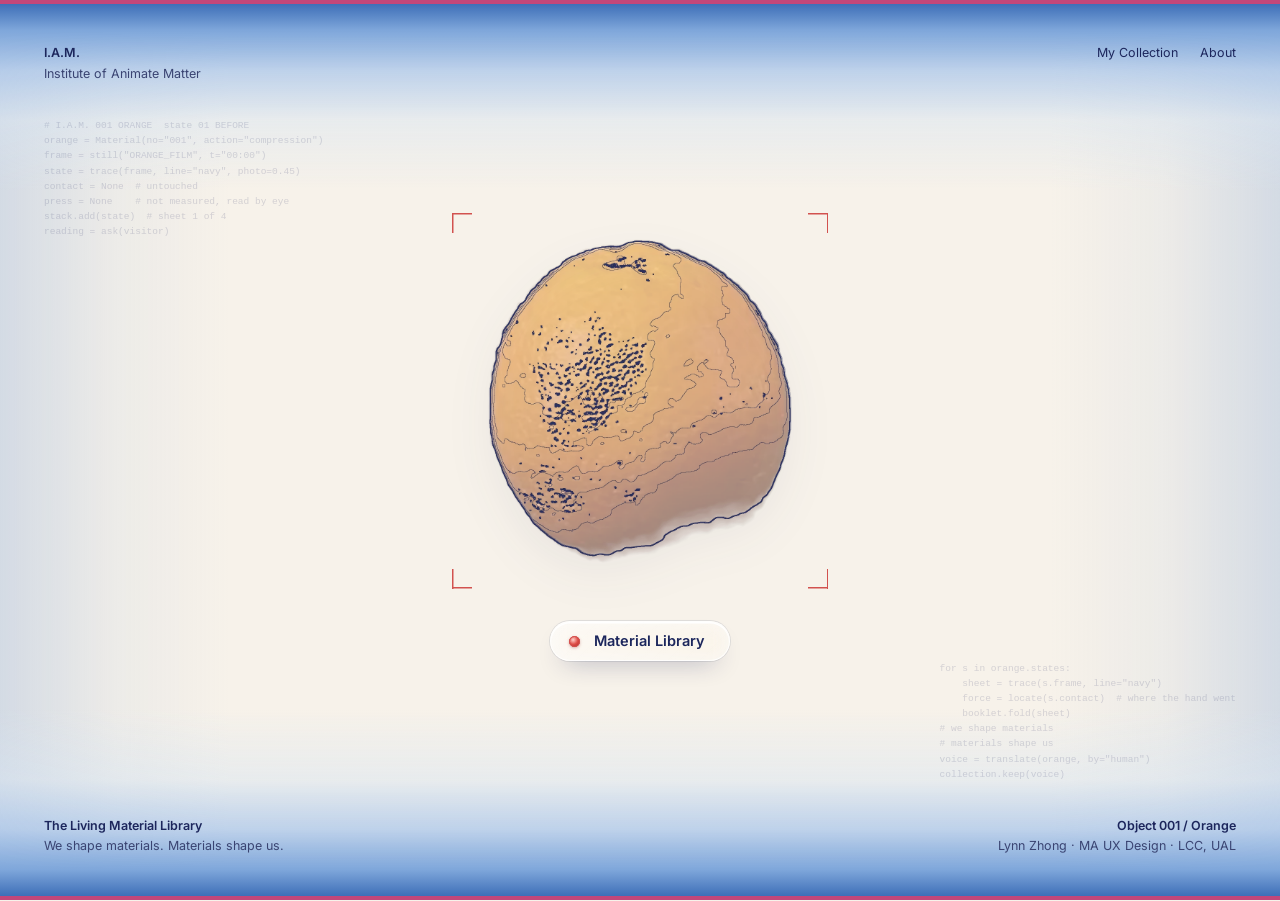
==== commit 878e763d: "Home: booklet tracings at the centre and faint code in two corners; About in glass columns Co-Author" ====
--- a/index.html
+++ b/index.html
@@ -10,7 +10,7 @@
   <link rel="preconnect" href="https://fonts.googleapis.com">
   <link rel="preconnect" href="https://fonts.gstatic.com" crossorigin>
   <link href="https://fonts.googleapis.com/css2?family=Inter:wght@300;400;500;600;700&family=Geist:wght@300;400;500;600;700&family=Source+Code+Pro:wght@400&family=Michroma&display=swap" rel="stylesheet">
-  <link rel="stylesheet" href="css/styles.css?v=202611111533">
+  <link rel="stylesheet" href="css/styles.css?v=202611111912">
 </head>
 <body class="booting">
   <a class="skip" href="#main">Skip to content</a>
@@ -33,7 +33,7 @@
     <span><a href="#/about">About &amp; privacy</a> · Lynn Zhong · MA UX Design · LCC, UAL</span>
   </footer>
 
-  <script src="config.js?v=202611111533"></script>
-  <script type="module" src="js/app.js?v=202611111533"></script>
+  <script src="config.js?v=202611111912"></script>
+  <script type="module" src="js/app.js?v=202611111912"></script>
 </body>
 </html>
--- a/css/styles.css
+++ b/css/styles.css
@@ -1214,3 +1214,39 @@
   -webkit-backdrop-filter: blur(10px); backdrop-filter: blur(10px); }
 .chapters li + li { border-left-color: rgba(28, 38, 92, .1); }
 .chap.is-now { background: rgba(210, 82, 79, .1); }
+
+/* home: the booklet tracings at the centre; near invisible code in two corners */
+.h3-stage { width: min(36vh, 340px); }
+.h3-obj { filter: drop-shadow(0 18px 22px rgba(40, 50, 100, .12)); }
+.h3-code { position: absolute; z-index: 0; margin: 0; pointer-events: none; user-select: none;
+  font: 400 9.5px/1.6 var(--f-code); letter-spacing: 0; text-transform: none; white-space: pre; color: rgba(28, 38, 92, .16); }
+.h3-code--a { top: 118px; left: 44px; }
+.h3-code--b { bottom: 118px; right: 44px; text-align: left; }
+@media (max-width: 640px) { .h3-code { font-size: 7px; } .h3-code--a { top: 92px; left: 20px; } .h3-code--b { bottom: 92px; right: 20px; } }
+
+/* About: glass panels in two columns over the drifting library */
+.about2 { position: relative; z-index: 1; max-width: 1080px; margin: 0 auto; padding: 40px var(--gut) 60px; }
+.ab-head.lg, .ab-card.lg { position: relative; -webkit-backdrop-filter: blur(8px) saturate(1.5); backdrop-filter: blur(8px) saturate(1.5);
+  box-shadow: inset 0 1.5px 0 rgba(255, 255, 255, .95), inset 0 0 18px rgba(255, 255, 255, .35), 0 12px 28px -14px rgba(28, 38, 92, .35); }
+.ab-head.lg.lg--refract, .ab-card.lg.lg--refract { backdrop-filter: url(#lg-refract) blur(6px) saturate(1.5); }
+.ab-head { padding: 30px 32px 26px; border-radius: 22px; margin-bottom: 22px; animation: in-left .8s cubic-bezier(.2, .8, .2, 1) both; }
+.ab-head::before, .ab-card::before { content: ""; position: absolute; inset: 6px; border: 1px dashed rgba(210, 82, 79, .45); border-radius: 16px; pointer-events: none; }
+.ab-eyebrow { display: inline-flex; align-items: center; gap: 8px; margin: 0 0 10px; font: 400 12.5px/1.4 var(--f-sans); color: #3A4472; }
+.ab-eyebrow .dot-ring { width: 12px; height: 12px; }
+.ab-title { margin: 0 0 22px; font: 700 clamp(26px, 3vw, 38px)/1.1 var(--f-sans); letter-spacing: -.01em; color: var(--navy); }
+.ab-seq { list-style: none; margin: 0; padding: 0; display: grid; grid-template-columns: repeat(4, 1fr); gap: 10px; }
+.ab-seq li { display: flex; align-items: center; gap: 10px; padding: 12px 14px; border-radius: 14px; font: 500 13px/1.3 var(--f-sans); color: var(--navy);
+  background: rgba(255, 255, 255, .45); border: 1px solid rgba(255, 255, 255, .85); box-shadow: inset 0 1px 0 #fff; position: relative; }
+.ab-seq li + li::before { content: ""; position: absolute; left: -9px; top: 50%; width: 8px; height: 1px; background: var(--red); }
+.ab-n { display: inline-grid; place-items: center; min-width: 26px; height: 20px; padding: 0 4px; border: 1px solid var(--red); color: var(--red); font: 600 11px/1 var(--f-sans); flex: none; }
+.ab-grid { display: grid; grid-template-columns: repeat(2, 1fr); gap: 22px; }
+.ab-card { padding: 26px 28px 24px; border-radius: 20px; animation: in-up .85s cubic-bezier(.2, .8, .2, 1) both; animation-delay: calc(var(--i) * 80ms); }
+.ab-card h2 { display: flex; align-items: center; gap: 12px; margin: 0 0 12px; font: 700 17px/1.3 var(--f-sans); color: var(--navy); }
+.ab-card p { margin: 0; font: 400 15px/1.6 var(--f-sans); color: #2E3550; }
+.ab-foot { display: flex; flex-wrap: wrap; justify-content: space-between; align-items: center; gap: 16px; margin-top: 28px; font: 400 12.5px/1.5 var(--f-sans); color: #3A4472; animation: in-up .85s cubic-bezier(.2, .8, .2, 1) both; }
+.ab-foot p { margin: 0; }
+.h-track span { flex: none; width: clamp(70px, 6.5vw, 104px); margin: 0 clamp(26px, 3.4vw, 54px); }
+.h-track span img { width: 100%; height: auto; aspect-ratio: 1; object-fit: contain; filter: saturate(.25) opacity(.55); }
+@media (max-width: 760px) { .ab-seq, .ab-grid { grid-template-columns: 1fr; } .ab-seq li + li::before { display: none; } .ab-head, .ab-card { padding: 22px 20px; } }
+@media (prefers-reduced-motion: reduce) { .ab-head, .ab-card, .ab-foot { animation: none; } }
+@media (max-width: 640px) { .h3-stage { width: 56vw; } }
